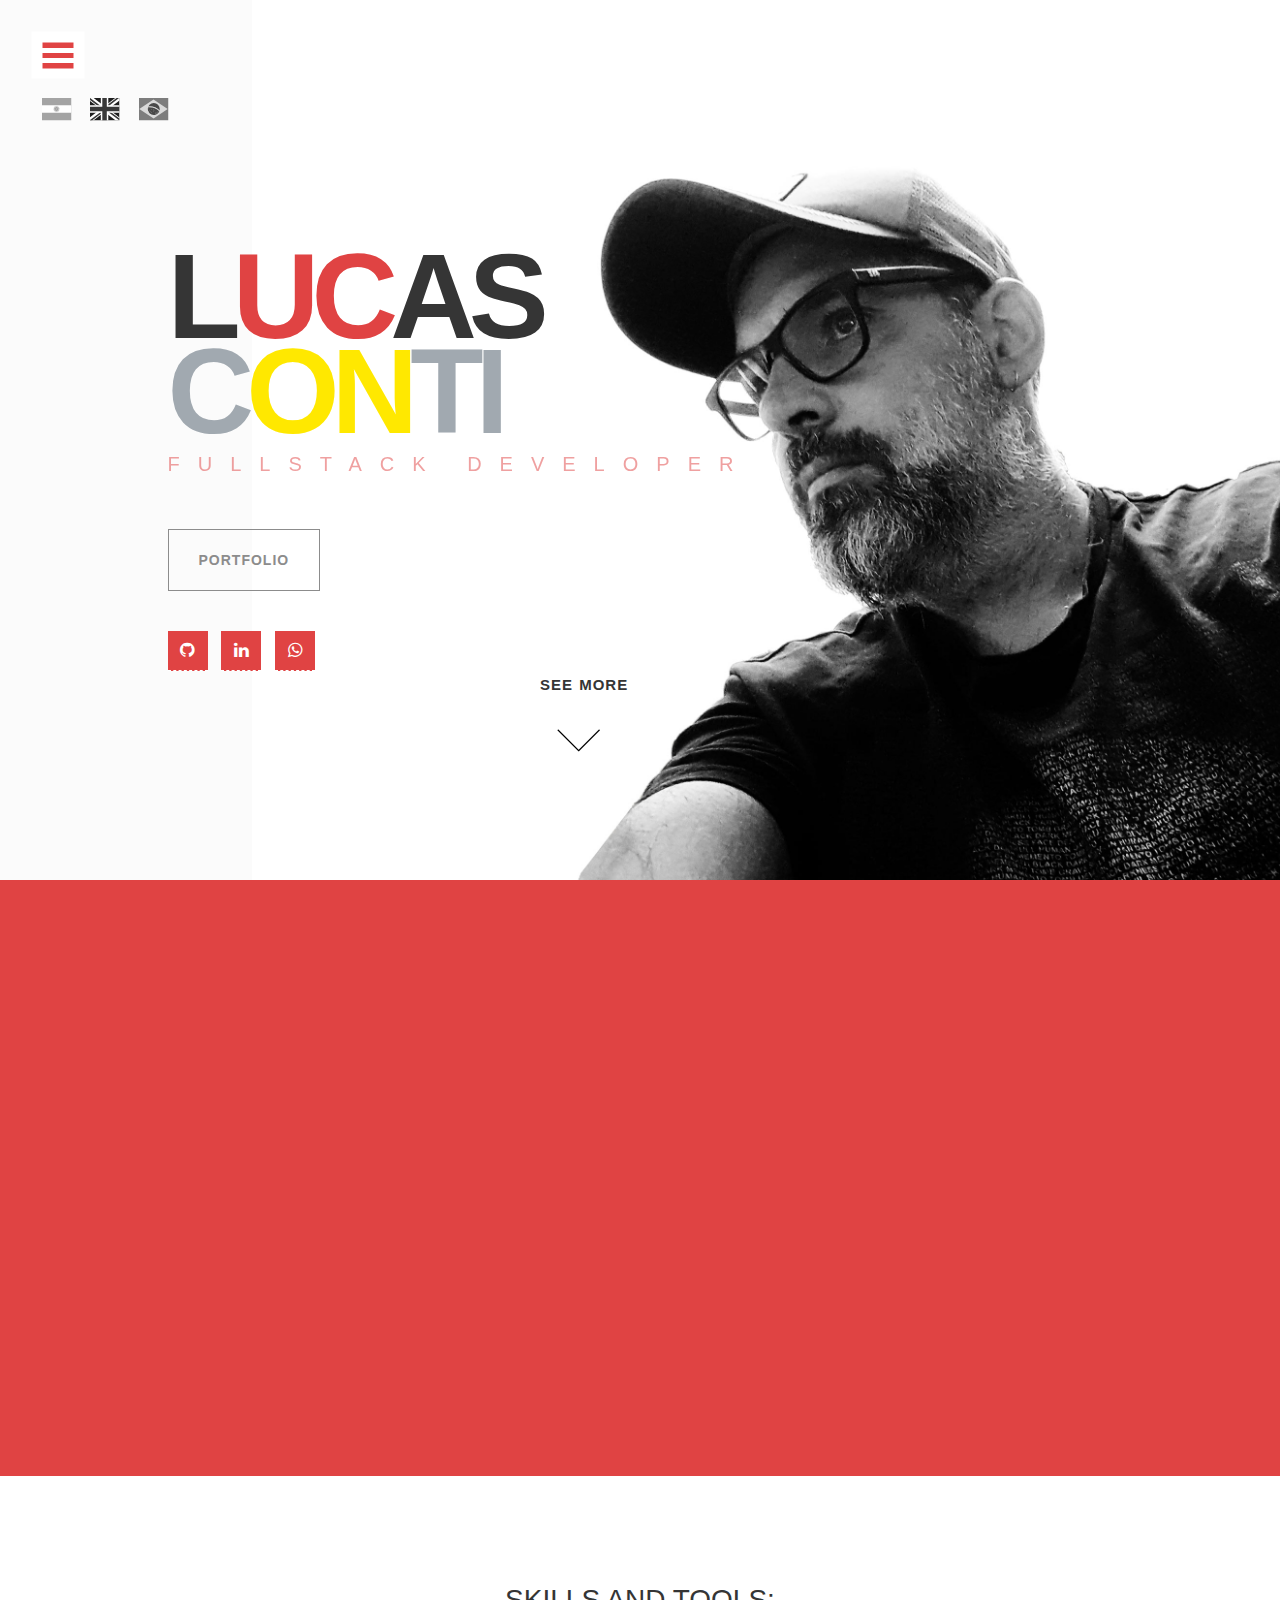
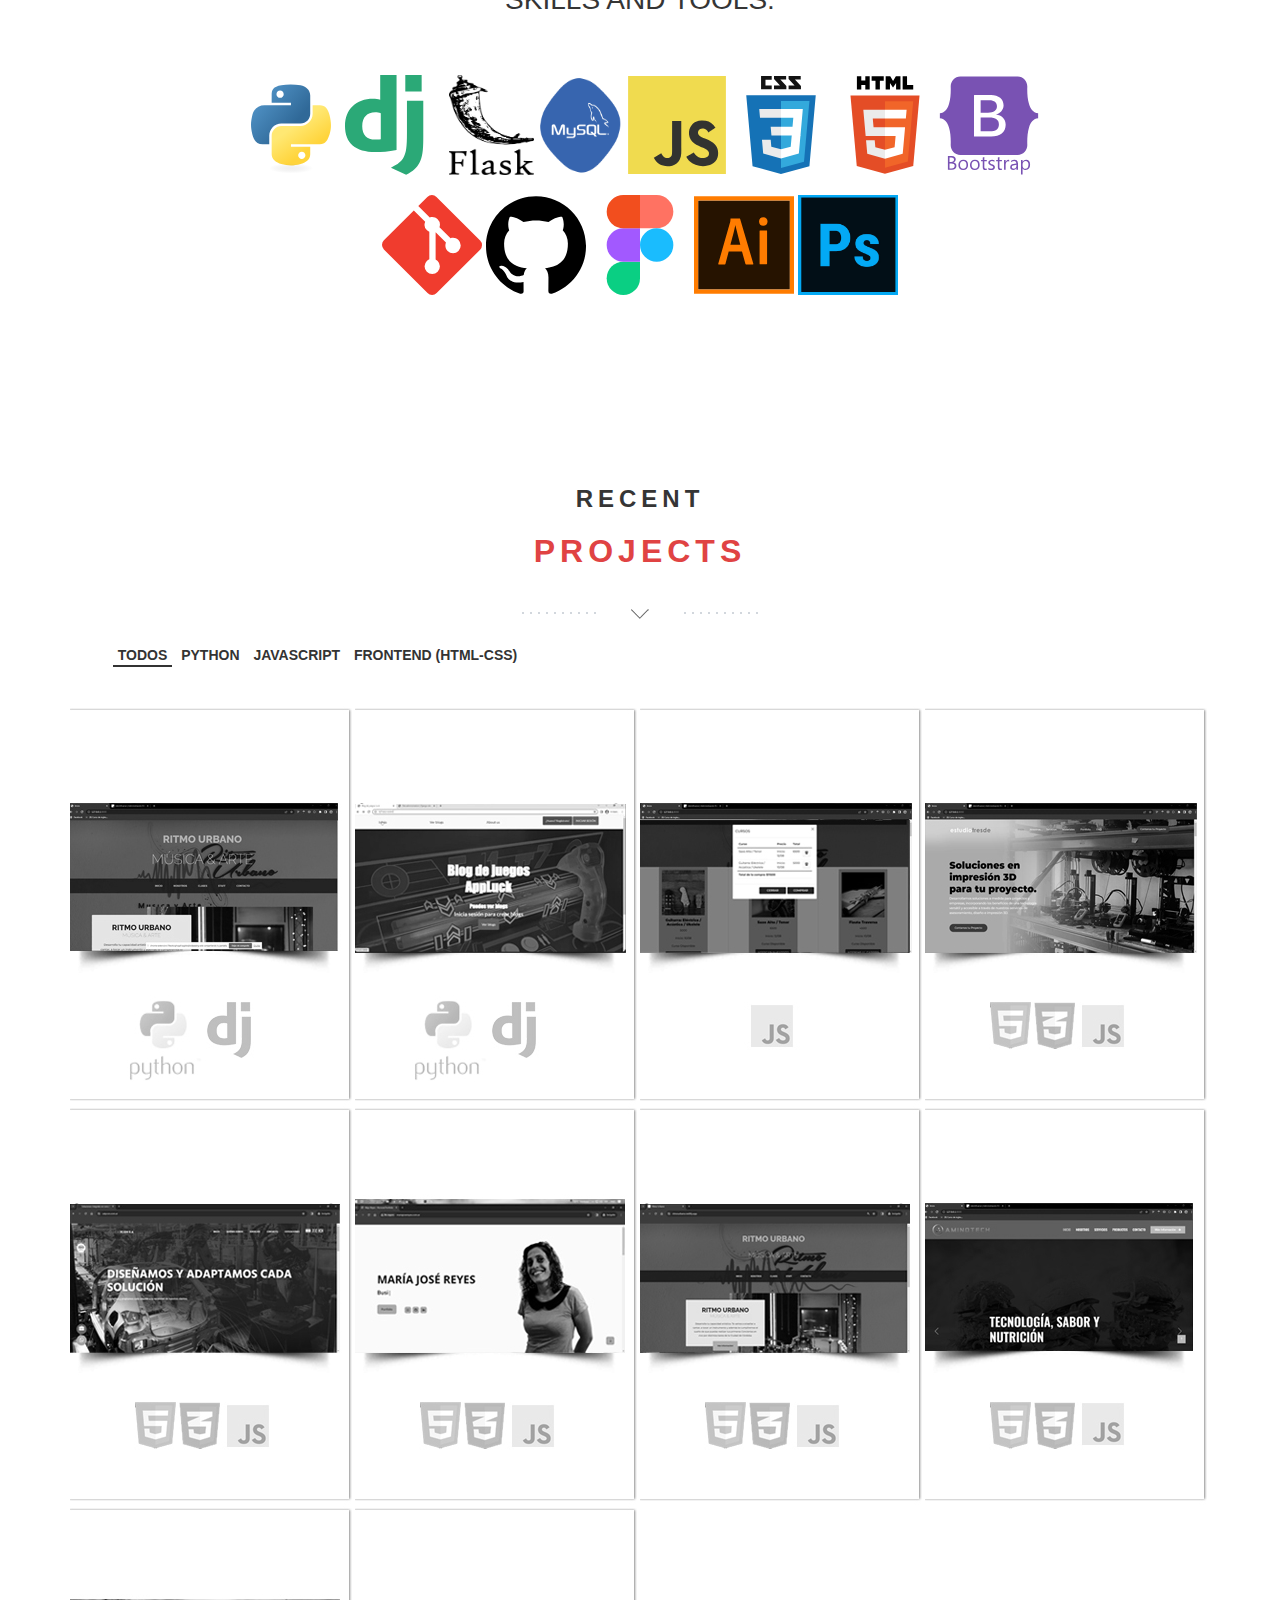
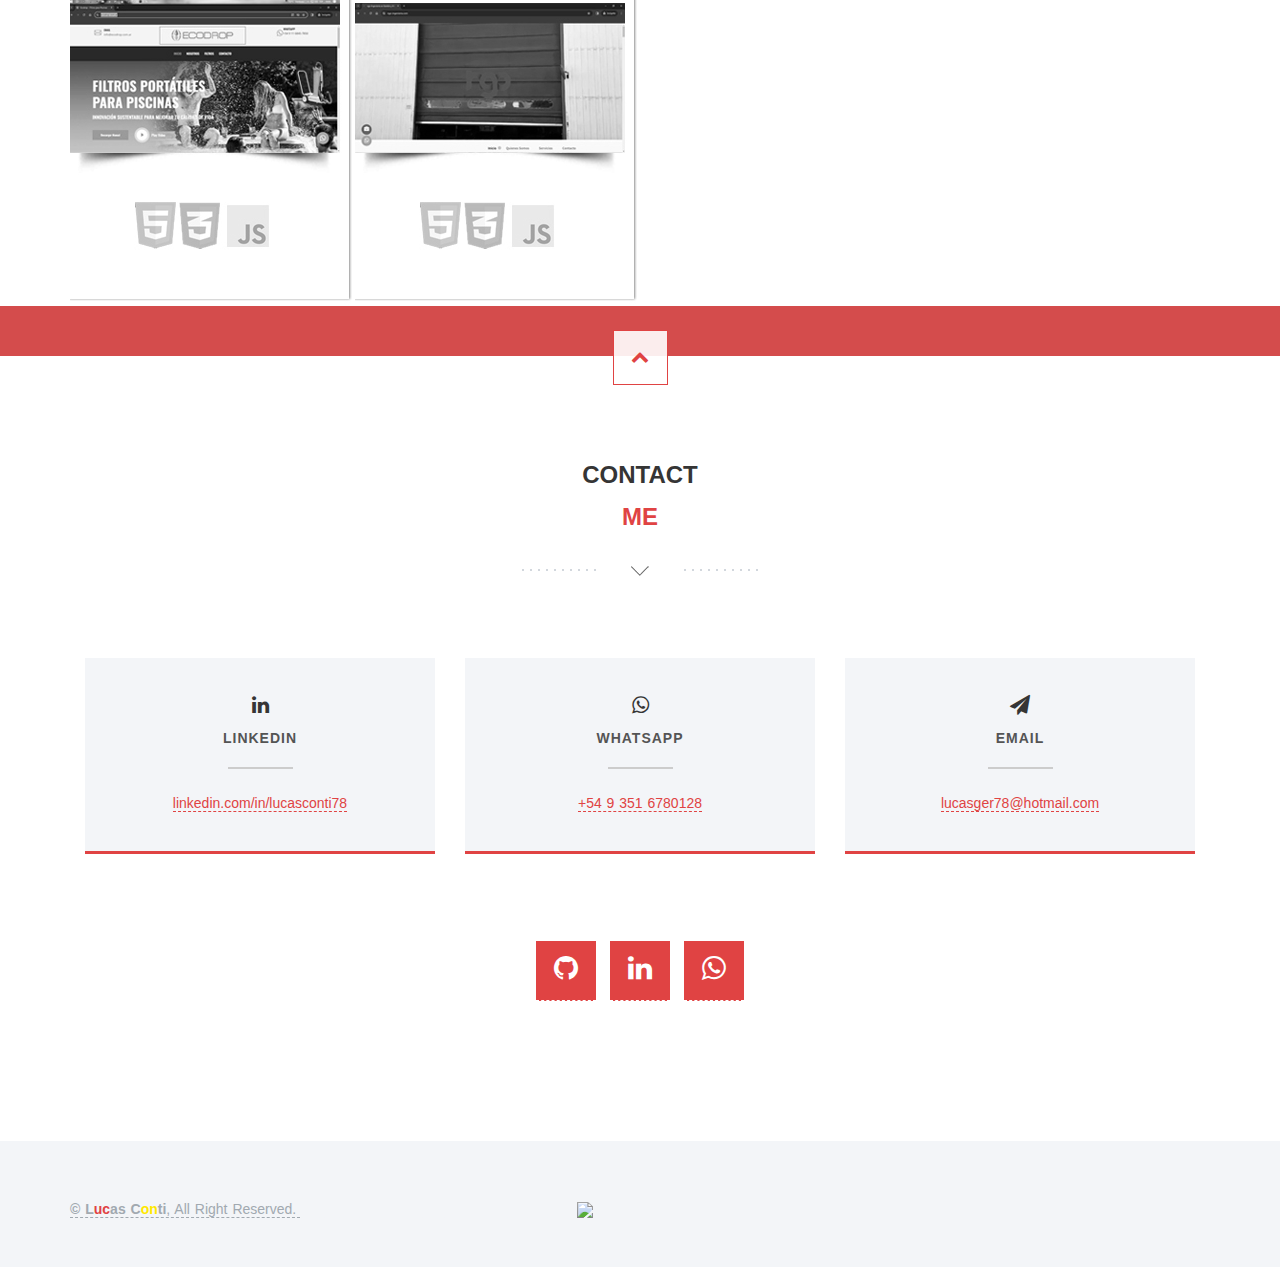
==== index.html @ 7787a687 "actualización general final" ====
<!DOCTYPE html>
<html lang="en">
  <head>
    <meta charset="utf-8">
    <meta http-equiv="X-UA-Compatible" content="IE=edge">
    <meta name="description" content="Desarrollador web diseñador web diseño de paginas web Portfolio with projects in Python with Django (Backend) and Html, Css and Javascript (Frontend) by Lucas Conti">
    <meta name="lucasconti.netlify.app" content="Lucas Conti">
    <meta name="robots" content="index,follow">
    <meta name="viewport" content="width=device-width, initial-scale=1.0">
	<!-- Website Title -->
    <title>Lucas Conti - Portfolio Web Designer</title>
    <!-- Bootstrap -->
    <link href="assets/bootstrap/css/bootstrap.min.css" rel="stylesheet">
	<!-- Font-Awesome -->
    <link href="assets/font-awesome/css/font-awesome.min.css" rel="stylesheet">
	<!-- Lightbox -->
	<link href="assets/lightbox/css/lightbox.css" rel="stylesheet">
    <!-- Text Rotator-->
	<link href="assets/textrotator/simpletextrotator.css" rel="stylesheet">
	<!-- FlexSlider -->
    <link href="assets/flexslider/flexslider.css" rel="stylesheet">
	<!-- Theme Style -->
    <link href="css/style.css" rel="stylesheet">
	<!-- Animations -->
    <link href="css/animate.css" rel="stylesheet">
	<!-- Custom Favicon -->
	<link href="img/favicon.png" rel="shortcut icon" type="image/x-icon" /> 
  


  <script src="https://cdn.jsdelivr.net/npm/animejs@3.2.1/lib/anime.min.js"></script>
  <script src="https://cdnjs.cloudflare.com/ajax/libs/animejs/3.2.1/anime.min.js"></script>
  
  <script src="js/main.js"></script>
	<script src="js/script.js"></script>

    
  </head>
    <body id="top">

      <!-- ****************************** Preloader ************************** -->
      <div id="preloader"></div>


	  	<!-- ==========================
        HEADER SECTION 
        =========================== -->
        <header id="home">
		    <!-- creative menu -->
            <div class="container-fluid">
              <div class="row">
                <div class="menu-wrap">
				<nav class="menu">
				    <!-- Menu Links -->
					<div class="icon-list">
						<a href="index.html#home"><i class="fa fa-fw fa-home"></i><span data-section="nav" data-value="home">Home</span></a>
						<a href="index.html#about"><i class="fa fa-fw fa-quote-left"></i><span data-section="nav" data-value="about-me">About</span></a>
						<a href="index.html#skills"><i class="fa fa-fw fa-globe"></i><span data-section="nav" data-value="skills-and-tools">Skills and Tools</span></a>
						<a href="index.html#portfolio"><i class="fa fa-fw fa-picture-o"></i><span data-section="nav" data-value="portfolio">Portfolio</span></a>
						<a href="index.html#contact"><i class="fa fa-fw fa-envelope-o"></i><span data-section="nav" data-value="contact">Contact</span></a>            
					</div>
          
				</nav>
         <!-- Flags       -->

      <div id="flags" class="flags flags_img">
        <div class="flags_items flags-ar" data-language="es">
          <img src="img/icons/ar.svg" alt="es"/>
        </div>
        <div class="flags_items flags-gb" data-language="en">
          <img src="img/icons/gb.svg" alt="en"/>
        </div>
        <div class="flags_items flags-br" data-language="por">
          <img src="img/icons/br.svg" alt="por"/>
        </div>
      </div>
			    </div>
			    <button class="menu-button" id="open-button"></button><!-- menu button -->
      </div><!--/row-->            
</div> <!--/container -->
         
    
            
		  <!-- Header Image -->
          <section class="hero" id="hero">
            <div class="container ">
            
			  <!-- Slider Button (don't edit!)-->
              <div class="row">
                <div class="col-md-12 text-right navicon">
                  <a id="nav-toggle" class="nav_slide_button" href="index.html#"><span></span></a>                 
                </div>
              </div>
        


			  <!-- HEADER HEADLINE -->
              <div class="row">
                <div class="col-md-8 col-md-offset-1 inner">
                  <h1 class="animated fadeInDown">
                    L<span style="color:#E04343;">uc</span>as<br/>
                    <span>C<span style="color:#FFE800">on</span>ti</span>
                  </h1><!-- Title -->
                  <h3 class="animated fadeInUp delay-05s"><span class="rotate">FullStack Developer, FullStack Developer, Python (Django | Flask), Python (Django | Flask) </span></h3><br><br><!-- Text Rotator -->
                  <a style="align-self: left;" href="#portfolio" class="weight-outline-btn boton" data-section="Botones" data-value="boton-portfolio">Portfolio</a><br><br><br>
                  <div class="row">
                    <div class="col-md-12">
                      <ul class="social-buttons">
                        <!-- github -->
                        <li><a href="https://github.com/lucasger78" class="social-btn box-hover" target="_blank"><i class="fa fa-github"></i></a></li>
                        <!-- linkedin -->
                        <li><a href="https://www.linkedin.com/in/lucasconti78/" class="social-btn box-hover" target="_blank"><i class="fa fa-linkedin"></i></a></li>                        
                        <!-- whatsapp -->
                        <li><a href="https://wa.link/ie7jd2" class="social-btn box-hover" target="_blank"><i class="fa fa-whatsapp"></i></a></li>
                      </ul>
                    </div>
                  </div>
                </div>
              
			  <!-- Learn More Button -->
              <br><br>
              <a href="#about" class="scrollto wow fadeInUp delay-5s">
                <strong><p style="color: #353535;" data-section="Botones" data-value="boton" class="boton"><b>SEE MORE</b></p></strong>
                <p class="scrollto--arrow"><img src="img/scroll-down.png" alt="scroll down arrow"></p>
            </a>   
             
          </section>
		  <!-- Header Image End -->
        </header>
		<!-- ==========================
        HEADER SECTION END  
        =========================== -->
		
		<!-- ==========================
        ABOUT SECTION  
        =========================== -->
        <section class="intro text-center section-padding color-bg" id="about">
          <div class="container">
		    <!-- WELCOME TEXT -->
            <div class="row">
              <div class="col-md-8 col-md-offset-2 wp1">
                <!-- Headline -->
                <h1 class="arrow" data-section="Secciones" data-value="about-me">A little <span>about</span> me </h1>

				<!-- about / welcome text -->
                <!-- <p>Soy copywriter publicitario con +15 años de experiencia, enfocado al mundo digital, por eso desde fines del 2007 como freelance me dedique a las redes sociales, como community manager y marketing digital. A su vez dese el 2021 decidí (otra vez) adaptarme a la actualidad y dedicarme a la programación, y de esta manera transformarme en un FullStack Developer, Python (Django | Flask). Mi intención es seguir aprendiendo y sumando conocimiento para poder trabajar en este mundo que descubrí y es muy apasionante.</p><br> -->
                <div class="contenido-about" data-section="Secciones" data-value="about-me-contenido"><p style="font-size: large;"> I am an advertising copywriter with +15 experience in advertising agencies, adapted to the digital world, that is why since the end of 2007 as a freelancer I have dedicated myself to social networks, as a community manager and digital marketing. At the same time, since 2021 I decided (again) to adapt to the present and dedicate myself to programming, and in this way become a FullStack Developer, Python (Django | Flask). My intention is to continue learning and adding knowledge to be able to work in this world that I discovered and it is very exciting.</p>
                </div><br><br>
                <a href="https://drive.google.com/file/d/1LQulV1b63fiEmbKD_yUijNFbVHdNfeoB/view?usp=sharing" target="_blank" class="weight-outline-btn" data-section="Botones" data-value="boton-descargar-cv">Download CV</a><!-- read more button  -->
              </div>              
            </div>
          </div>
        </section>

<!-- ==========================
        SKILLS SECTION 
        =========================== -->
        <section class="features text-center section-padding" id="skills">
          <div class="container">
            
        <!-- Headline -->
            <div class="row">
              <div class="col-md-12">
                <!-- <h1 class="arrow">I do amazing things for clients</h1> -->
                <h1 id="skill" data-section="Secciones" data-value="tiutlo-herramientas">Skills and Tools:</h1><br><br>
                  <div id="container" class="skills-effect" >
                    <img class="skill-effect" src="img/python-original.svg" alt="python" width="100" height="100"/>
                    <img class="skill-effect" src="img/django.svg" alt="django" width="100" height="100"/>
                    <div style="position: relative; display: inline-block;">
                      <img class="skill-effect flask-logo" src="img/flask.png" alt="flask.js" width="85" height="100" />
                    </div>
                    <div style="position: relative; display: inline-block;">
                      <img class="skill-effect" src="img/mysql.png" alt="flask.js" width="85" height="100" />
                    </div>
                    <img class="skill-effect" src="img/javascript-original.svg" alt="javascript" width="100" height="100"/>
                    <img class="skill-effect" src="img/css3-original-wordmark.svg" alt="css3" width="100" height="100"/>
                    <img class="skill-effect" src="img/html5-original-wordmark.svg" alt="html5" width="100" height="100"/>
                    <img class="skill-effect" src="img/bootstrap-plain-wordmark.svg" alt="bootstrap" width="100" height="100"/><br><br>                                        
                    <img class="skill-effect" src="img/git-scm-icon.svg" alt="git" width="100" height="100"/> 
                    <img class="skill-effect" src="img/github-icon.svg" alt="git" width="100" height="100"/>
                    <img class="skill-effect" src="img/figma-icon.svg" alt="figma" width="100" height="100"/>                                       
                    <img class="skill-effect" src="img/adobe_illustrator-icon.svg" alt="illustrator" width="100" height="100"/>                    
                    <img class="skill-effect" src="img/ps.jpg" alt="photoshop" width="100" height="100"/>                    
                  </div>
              </div>
            </div>
            
              
          <div class="skills">          
              </div>
           
        </section>
       
        
		
		<!-- ==========================
        ABOUT SECTION END
        =========================== -->	

		<!-- ==========================
        PORTFOLIO SECTION
    =========================== -->
        <section class="swag text-center" id="portfolio">        
          <div class="contenedor">
		    <!-- Headline -->
             
            <div class="row">
              <h1 class="title-black" data-section="Secciones" data-value="titulo-projects">Recent</h1>
              <h1 class="title-red" data-section="Secciones" data-value="titulo-projects-1">Projects</h1>
              <h1 class="arrow "></h1>
            </div>
      
            <div class="col-lg-6 text-lg-end boton">
              <div class="row justify-content-center mt-4" id="contenedor-projects">
               <ul class="list-inline mx-n3 mb-0" id="portfolio-flters">
                  <li class="mx-3 active" data-section="Secciones" data-value="menu-projects" data-filter="all"><b>Todos</b></li>
                  <li class="mx-3" data-filter="first"><b>Python</b></li>
                  <li class="mx-3" data-filter="second"><b>JavaScript</b></li>
                  <li class="mx-3" data-filter="third"><b>Frontend (Html-Css)</b></li>
                </ul>
              </div>
          </div>
          </section>
          
          <div class="container">
              <div class="row row-offset-0">
                  <!-- PORTFOLIO ITEM 1 -->
                  <div class="col-md-3 col-sm-6 portfolio-img first">
                      <div class="overlay-effect effects clearfix">
                          <div class="img">
                              <a href="https://drive.google.com/file/d/1hIJE6KkxSM25npZHn8V5had4JbI7wLdT/view?usp=sharing" title="Aplicación Ritmo Urbano (Python-Django)" target="_blank">
                                  <img class="grayscale" src="img/portfolio/portfolio-01-thumbnail.jpg" alt="App Ritmo Urbano">
                              </a>
                          </div>
                      </div>
                  </div>
                  <!-- PORTFOLIO ITEM END -->
          
                  <!-- PORTFOLIO ITEM 2 -->
                  <div class="col-md-3 col-sm-6 portfolio-img first">
                      <div class="overlay-effect effects clearfix">
                          <div class="img">
                              <a href="https://youtu.be/Vld-RK-afrw" title="App Luck App (Python-Django)" target="_blank">
                                  <img class="grayscale" src="img/portfolio/portfolio-02-thumbnail.jpg" alt="App Luck App">
                              </a>
                          </div>
                      </div>
                  </div>
                  <!-- PORTFOLIO ITEM END -->
          
                  <!-- PORTFOLIO ITEM 3 -->
                  <div class="col-md-3 col-sm-6 portfolio-img second">
                      <div class="overlay-effect effects clearfix">
                          <div class="img">
                              <a href="https://lucasger78.github.io/JavaScript_CoderHouse_ProyectoFinal" title="Ritmo Urbano Cursos Online (Javascript)" target="_blank">
                                  <img class="grayscale" src="img/portfolio/portfolio-03-thumbnail.jpg" alt="Ritmo Urbano Cursos Online">
                              </a>
                          </div>
                      </div>
                  </div>
                  <!-- PORTFOLIO ITEM END -->
          
                  <!-- PORTFOLIO ITEM 9 -->
                  <div class="col-md-3 col-sm-6 portfolio-img third">
                      <div class="overlay-effect effects clearfix">
                          <div class="img">
                              <a href="https://estudiotresde.com/" title="Estudio Tresdé (Html-Css-Js)" target="_blank">
                                  <img class="grayscale" src="img/portfolio/portfolio-09-thumbnail.jpg" alt="estudio tresdé">
                              </a>
                          </div>
                      </div>
                  </div>
                  <!-- PORTFOLIO ITEM END -->
          
                  <!-- PORTFOLIO ITEM 4 -->
                  <div class="col-md-3 col-sm-6 portfolio-img third">
                    <div class="overlay-effect effects clearfix">
                        <div class="img">
                            <a href="https://www.calycon.com.ar/" title="Calycon S.A. (Html-Css-Js)" target="_blank">
                                <img class="grayscale" src="img/portfolio/portfolio-07b-thumbnail.jpg" alt="Calycon S.A.">
                            </a>
                        </div>
                    </div>
                </div>                 
                  <!-- PORTFOLIO ITEM END -->
          
                  <!-- PORTFOLIO ITEM 5 -->
                  <div class="col-md-3 col-sm-6 portfolio-img third">
                      <div class="overlay-effect effects clearfix">
                          <div class="img">
                              <a href="https://mariajosereyes.netlify.app/" title="Portfolio María José Reyes (Html-Css-Js)" target="_blank">
                                  <img class="grayscale" src="img/portfolio/portfolio-05-thumbnail.jpg" alt="Portfolio María José Reyes">
                              </a>
                          </div>
                      </div>
                  </div>
                  <!-- PORTFOLIO ITEM END -->
          
                  <!-- PORTFOLIO ITEM 6 -->
                  <div class="col-md-3 col-sm-6 portfolio-img third">
                      <div class="overlay-effect effects clearfix">
                          <div class="img">
                              <a href="https://ritmourbano.netlify.app/" title="Ritmo Urbano Institucional (Html-Css-Js)" target="_blank">
                                  <img class="grayscale" src="img/portfolio/portfolio-06-thumbnail.jpg" alt="Ritmo Urbano Institucional">
                              </a>
                          </div>
                      </div>
                  </div>
                  <!-- PORTFOLIO ITEM END -->
          
                  <!-- PORTFOLIO ITEM 7 -->
                  <div class="col-md-3 col-sm-6 portfolio-img third">
                    <div class="overlay-effect effects clearfix">
                        <div class="img">
                            <a href="https://lucasger78.github.io/AminoTech/" title="AminoTech (Html-Css-Js)" target="_blank">
                                <img class="grayscale" src="img/portfolio/portfolio-10-thumbnail.jpg" alt="AminoTech">
                            </a>
                        </div>
                    </div>
                  </div>
                  <!-- PORTFOLIO ITEM END -->

                  <!-- PORTFOLIO ITEM 8 -->
                  <div class="col-md-3 col-sm-6 portfolio-img third">
                    <div class="overlay-effect effects clearfix">
                        <div class="img">
                            <a href="https://lucasger78.github.io/ecodrop/" title="Ecodrop (Html-Css-Js)" target="_blank">
                                <img class="grayscale" src="img/portfolio/portfolio-04-thumbnail.jpg" alt="Ecodrop">
                            </a>
                        </div>
                    </div>
                  </div>
                  <!-- PORTFOLIO ITEM END -->
          
                  <!-- PORTFOLIO ITEM 9 -->
                  <div class="col-md-3 col-sm-6 portfolio-img third">
                      <div class="overlay-effect effects clearfix">
                          <div class="img">
                              <a href="https://ngo-ingenieria.com/" title="ngo-Ingeniería (Html-Css-Js)" target="_blank">
                                  <img class="grayscale" src="img/portfolio/portfolio-08-thumbnail.jpg" alt="ngo-ingeniería">
                              </a>
                          </div>
                      </div>
                  </div>
                  <!-- PORTFOLIO ITEM END -->
          
              </div><!--/row-->
          </div><!--/.container-->
      
      
      
		 <!-- ==========================
        PORTFOLIO SECTION END
        =========================== -->
			
		<!-- ==========================
        CUSTOM SPACER
        =========================== -->
		<div class="spacer-cta text-center">
          <div class="container">
          </div>
        </div>
		<!-- ==========================
        CUSTOM SPACER END
        =========================== -->		
		
		<!-- ==========================
        CONTACT SECTION
        =========================== -->
        <section class="text-center section-padding contact-wrap" id="contact">
		  <!-- To Top Button -->
          <a href="index.html#top" class="up-btn"><i class="fa fa-chevron-up"></i></a>
          <div class="container">
		    <!-- Headline -->
        <div class="row">
          <h1 class="title-black" data-section="Secciones" data-value="titulo-contact">Contact</h1>
          <h1 class="title-red-1" data-section="Secciones" data-value="titulo-contact-1">Me</h1>
          <h1 class="arrow "></h1>
        </div>
            <div class="row contact-details" style="align-items: center;">
			  <!-- Linkedin Box -->
              <div class="col-md-4">
                <div class="dark-box box-hover">
                  <h2><i class="fa fa-linkedin"></i><span>Linkedin</span></h2>
                  <p><a href="https://www.linkedin.com/in/lucasconti78/" target="_blank">linkedin.com/in/lucasconti78</a></p>
                </div>
              </div>
			  <!-- Phone Number Box -->
              <div class="col-md-4">
                <div class="dark-box box-hover">
                  <h2><i class="fa fa-whatsapp"></i><span>Whatsapp</span></h2>
                  <p><a href="https://wa.link/ie7jd2" target="_blank">+54 9 351 6780128</a></p>
                </div>
              </div>
			  <!-- E-Mail Box -->
              <div class="col-md-4">
                <div class="dark-box box-hover">
                  <h2><i class="fa fa-paper-plane"></i><span>Email</span></h2>
                  <p><a href="mailto:lucasger78@hotmail.com">lucasger78@hotmail.com</a></p>
                </div>
              </div>
            </div>               
			
			<br>
			<!-- Social Buttons - use font-awesome, past in what you want -->
      <div class="row">
        <div class="col-md-12">
          <ul class="social-buttons">
            <li><a href="https://github.com/lucasger78" class="social-btn2 box-hover" target="_blank"><i class="fa fa-github"></i></a></li><!-- github -->
            <li><a href="https://www.linkedin.com/in/lucasconti78/" class="social-btn2 box-hover" target="_blank"><i class="fa fa-linkedin"></i></a></li><!-- linkedin -->
            <li><a href="https://wa.link/ie7jd2" class="social-btn2 box-hover" target="_blank"><i class="fa fa-whatsapp"></i></a></li><!-- whatsapp -->
          </ul>
        </div>
      </div>
    </div>
  
<!-- Learn More Button -->
  <br><br>
        </section>
		<!-- ==========================
        CONTACT SECTION END
        =========================== -->
		
		
		
		<!-- ==========================
        FOOTER SECTION
        =========================== -->
        <footer>
          <div class="container">
            <div class="row">             
                <p class="col-md-12 text-left" style="font-size: 14px;"> <a href="index.html#top"><b>© L<span style="color:#E04343;">uc</span>as<span> C<span style="color:#FFE800">on</span>ti</span></b>, All Right Reserved. </a> <a style="color: #f3f5f8;">All Rights Reserved. &copy; 2015  ThemeWagon</a>
                  <img src="https://tracker.metricool.com/c3po.jpg?hash=2e9b27b94a3ed7d0e65ed6ce5884341b"/>            
            </div>
          </div>
        </footer>
		<!-- ==========================
        FOOTER SECTION END
        =========================== -->		
        
    <!-- jQuery -->
    <script src="https://ajax.googleapis.com/ajax/libs/jquery/1.11.0/jquery.min.js"></script>
    <!-- SmoothScroll -->           
    <script type="text/javascript" src="assets/smoothscroll/smoothscroll.js"></script>
    <!-- Bootstrap -->
    <script src="assets/bootstrap/js/bootstrap.min.js"></script>
	<!-- Waypoints -->
	  <script src="js/waypoints.min.js"></script>
    <!-- classie.js -->
	  <script src="js/classie.js"></script>
    <!-- FlexSlider -->
    <script src="assets/flexslider/jquery.flexslider.js"></script>
	<!-- Modernizr -->
    <script src="js/modernizr.js"></script>
	<!-- Text Rotator -->
	  <script src="assets/textrotator/jquery.simple-text-rotator.js"></script>
	<!-- Lightbox.js -->
    <script src="assets/lightbox/js/lightbox.min.js"></script>
    
	<!-- Theme JavaScript Core -->
	  <script src="js/main.js"></script>
	  <script src="js/script.js"></script>
    <script src="js/languages.js"></script>
    <script src="js/portfolio.js"></script>


    <!-- metricool -->
    <!-- <script>function loadScript(a){var b=document.getElementsByTagName("head")[0],c=document.createElement("script");c.type="text/javascript",c.src="https://tracker.metricool.com/resources/be.js",c.onreadystatechange=a,c.onload=a,b.appendChild(c)}loadScript(function(){beTracker.t({hash:"2e9b27b94a3ed7d0e65ed6ce5884341b"})});</script> -->


	<!-- TEXT ROTATOR SETTINGS -->
    <script type="text/javascript">
    $(".rotate").textrotator({
      animation: "fade" , 
      separator: ",", 
      speed: 2000 
    });
    </script>
	
    </body>
</html>
---- assets/textrotator/simpletextrotator.css ----
.rotating {
  display: inline-block;
  -webkit-transform-style: preserve-3d;
  -moz-transform-style: preserve-3d;
  -ms-transform-style: preserve-3d;
  -o-transform-style: preserve-3d;
  transform-style: preserve-3d;
  -webkit-transform: rotateX(0) rotateY(0) rotateZ(0);
  -moz-transform: rotateX(0) rotateY(0) rotateZ(0);
  -ms-transform: rotateX(0) rotateY(0) rotateZ(0);
  -o-transform: rotateX(0) rotateY(0) rotateZ(0);
  transform: rotateX(0) rotateY(0) rotateZ(0);
  -webkit-transition: 0.5s;
  -moz-transition: 0.5s;
  -ms-transition: 0.5s;
  -o-transition: 0.5s;
  transition: 0.5s;
  -webkit-transform-origin-x: 50%;
}

.rotating.flip {
  position: relative;
}

.rotating .front, .rotating .back {
  left: 0;
  top: 0;
  -webkit-backface-visibility: hidden;
  -moz-backface-visibility: hidden;
  -ms-backface-visibility: hidden;
  -o-backface-visibility: hidden;
  backface-visibility: hidden;
}

.rotating .front {
  position: absolute;
  display: inline-block;
  -webkit-transform: translate3d(0,0,1px);
  -moz-transform: translate3d(0,0,1px);
  -ms-transform: translate3d(0,0,1px);
  -o-transform: translate3d(0,0,1px);
  transform: translate3d(0,0,1px);
}

.rotating.flip .front {
  z-index: 1;
}

.rotating .back {
  display: block;
  opacity: 0;
}

.rotating.spin {
  -webkit-transform: rotate(360deg) scale(0);
  -moz-transform: rotate(360deg) scale(0);
  -ms-transform: rotate(360deg) scale(0);
  -o-transform: rotate(360deg) scale(0);
  transform: rotate(360deg) scale(0);
}



.rotating.flip .back {
  z-index: 2;
  display: block;
  opacity: 1;
  
  -webkit-transform: rotateY(180deg) translate3d(0,0,0);
  -moz-transform: rotateY(180deg) translate3d(0,0,0);
  -ms-transform: rotateY(180deg) translate3d(0,0,0);
  -o-transform: rotateY(180deg) translate3d(0,0,0);
  transform: rotateY(180deg) translate3d(0,0,0);
}

.rotating.flip.up .back {
  -webkit-transform: rotateX(180deg) translate3d(0,0,0);
  -moz-transform: rotateX(180deg) translate3d(0,0,0);
  -ms-transform: rotateX(180deg) translate3d(0,0,0);
  -o-transform: rotateX(180deg) translate3d(0,0,0);
  transform: rotateX(180deg) translate3d(0,0,0);
}

.rotating.flip.cube .front {
  -webkit-transform: translate3d(0,0,100px) scale(0.9,0.9);
  -moz-transform: translate3d(0,0,100px) scale(0.85,0.85);
  -ms-transform: translate3d(0,0,100px) scale(0.85,0.85);
  -o-transform: translate3d(0,0,100px) scale(0.85,0.85);
  transform: translate3d(0,0,100px) scale(0.85,0.85);
}

.rotating.flip.cube .back {
  -webkit-transform: rotateY(180deg) translate3d(0,0,100px) scale(0.9,0.9);
  -moz-transform: rotateY(180deg) translate3d(0,0,100px) scale(0.85,0.85);
  -ms-transform: rotateY(180deg) translate3d(0,0,100px) scale(0.85,0.85);
  -o-transform: rotateY(180deg) translate3d(0,0,100px) scale(0.85,0.85);
  transform: rotateY(180deg) translate3d(0,0,100px) scale(0.85,0.85);
}

.rotating.flip.cube.up .back {
  -webkit-transform: rotateX(180deg) translate3d(0,0,100px) scale(0.9,0.9);
  -moz-transform: rotateX(180deg) translate3d(0,0,100px) scale(0.85,0.85);
  -ms-transform: rotateX(180deg) translate3d(0,0,100px) scale(0.85,0.85);
  -o-transform: rotateX(180deg) translate3d(0,0,100px) scale(0.85,0.85);
  transform: rotateX(180deg) translate3d(0,0,100px) scale(0.85,0.85);
}
---- css/style.css ----
/*========================================================================*/



/* ///////////////////////////////////////////////////////////////////// 
// 03 - Preloader
/////////////////////////////////////////////////////////////////////*/

#preloader {
    position:fixed;
    left:0;
    top:0;
    z-index:99999999999;
    width:100%;
    height:100%;
    overflow:visible;
    background: #fff url('../img/preloader.gif') no-repeat center center;
}

/* ==========================================================================
	Global Styles
========================================================================== */
a {
	color: #E04343;
	-webkit-transition:all 0.5s;
	-moz-transition:all 0.5s;
	-o-transition:all 0.5s;
	transition:all 0.5s;
	border-bottom: 1px dashed;
	outline:none!important;
}
a:hover,a:focus,a:active {
	color:#0D0D0D;
	text-decoration:none;
	outline:none!important;
}
p {
	color:#8c9398;
	word-spacing:1px;
	line-height:25px;
	font-size:14px;
}
h2 {
	font-size:15px;
	color:#353535!important;
	text-transform:uppercase;
	font-weight:bold;
}
h2::after {
	content:" ";
	border:solid 1px #CCCCCC;
	display:block;
	width:65px;
	margin:20px auto;
}
h6 {
	font-size:15px;
	color:#8c8c8c;
	text-transform:uppercase;
	font-weight:bold;
}
h6::after {
	content:" ";
	border:solid 1px #CCCCCC;
	display:block;
	width:65px;
	margin-top: 20px;
}
/* ==========================================================================HTML5 display definitions========================================================================== */
article,aside,details,figcaption,figure,footer,header,hgroup,nav,section,summary {
	display:block;
}
audio,canvas,video {
	display:inline-block;
	*display:inline;
	*zoom: 1;
}
* Remove excess height in iOS 5 devices. */
audio:not([controls]) {
	display:none;
	height:0;
}
[hidden] {
	display: none;
}
/* ==========================================================================Base========================================================================== */
html {
	font-size:100%;
	-webkit-text-size-adjust:100%;
	-ms-text-size-adjust:100%;
}
html,html a {
	-webkit-font-smoothing:antialiased;
	text-shadow:1px 1px 1px rgba(0,0,0,0.004);
}
html,button,input,select,textarea {
	font-family:'Varela Round',sans-serif;
}
body {
	margin:0;
	font-family: 'Open Sans',sans-serif;
}
/* ==========================================================================Links========================================================================== */
a:focus {
	outline:thin dotted;
}
a:active,a:hover {
	outline: 0;
}
/* ==========================================================================Typography========================================================================== */
@import url(http://fonts.googleapis.com/css?family=Open+Sans:300,400);
h1 {
	font-size:2em;
	margin:0.67em 0;
	color:#353535;
}
h2 {
	font-size:1.5em;
	margin:0.83em 0;
}
h3 {
	font-size:1.17em;
	margin:1em 0;
}
h4 {
	font-size:1em;
	margin:1.33em 0;
}
h5 {
	font-size:0.83em;
	margin:1.67em 0;
}
h6 {
	font-size: 12px;
	margin:2.33em 0;
}
abbr[title] {
	border-bottom:1px dotted;
}
b,strong {
	font-weight:bold;
}
blockquote {
	margin:0em 55px;
	border-left:4px solid #CCCCCC;
}
dfn {
	font-style:italic;
}
mark {
	background:#ff0;
	color:#000;
}
p,pre {
	margin:1em 0;
}
code,kbd,pre,samp {
	font-family:monospace,serif;
	_font-family:'courier new',monospace;
	font-size:1em;
}
pre {
	white-space:pre;
	white-space:pre-wrap;
	word-wrap:break-word;
}
q {
	quotes:none;
}
q:before,q:after {
	content:'';
	content:none;
}
small {
	font-size:75%;
}
sub,sup {
	font-size:75%;
	line-height:0;
	position:relative;
	vertical-align:baseline;
}
sup {
	top:-0.5em;
}
sub {
	bottom:-0.25em;
}
p {
	font-size: 14px;
	font-weight:100;
	line-height: 28px!important;
}
/* ==========================================================================Lists========================================================================== */
dl,menu,ol,ul {
	margin:1em 0;
}
dd {
	margin:0 0 0 40px;
}
menu,ol,ul {
	padding:0 0 0 40px;
}
nav ul,nav ol {
	list-style:none;
	list-style-image: none;
}
/* ==========================================================================Embedded content========================================================================== */
img {
	border:0;
	-ms-interpolation-mode:bicubic;
}
svg:not(:root) {
	overflow: hidden;
}
/* ==========================================================================Figures========================================================================== */
figure {
	margin: 0;
}
/* ==========================================================================Forms========================================================================== */
form {
	margin:0;
}
fieldset {
	border:1px solid #c0c0c0;
	margin:0 2px;
	padding:0.35em 0.625em 0.75em;
}
legend {
	border:0;
	padding:0;
	white-space:normal;
	*margin-left:-7px;
}
button,input,select,textarea {
	font-size:100%;
	/margin:0;
	vertical-align:baseline;
	*vertical-align:middle;
}
button,input {
	line-height:normal;
}
button,html input[type="button"],input[type="reset"],input[type="submit"] {
	-webkit-appearance:button;
	cursor:pointer;
	*overflow:visible;
}
button[disabled],input[disabled] {
	cursor:default;
}
input[type="checkbox"],input[type="radio"] {
	box-sizing:border-box;
	padding:0;
	*height:13px;
	*width:13px;
}
input[type="search"] {
	-webkit-appearance:textfield;
	-moz-box-sizing:content-box;
	-webkit-box-sizing:content-box;
	box-sizing:content-box;
}
input[type="search"]::-webkit-search-cancel-button,input[type="search"]::-webkit-search-decoration {
	-webkit-appearance:none;
}
button::-moz-focus-inner,input::-moz-focus-inner {
	border:0;
	padding:0;
}
textarea {
	overflow:auto;
	vertical-align: top;
}
/* ==========================================================================Tables========================================================================== */
table {
	border-collapse:collapse;
	border-spacing: 0;
}
/* ==========================================================================Section Styles========================================================================== */
.section-padding {
	padding:90px 0 100px
}
.dark-bg {
	background:#f3f5f8;
}
.light-bg {
	background-color:#fff;
}
.dark-box {
	background: #F3F5F8;
	-webkit-box-shadow: 0px 3px 0px 0px #E04343;
	-moz-box-shadow: 0px 3px 0px 0px #E04343;
	box-shadow: 0px 3px 0px 0px #E04343;
	padding:20px 0;
}
.dark-box:hover,.dark-box:focus {
	-webkit-box-shadow: 0px 3px 0px 0px #FFE801;
	-moz-box-shadow: 0px 3px 0px 0px #FFE801;
	box-shadow: 0px 3px 0px 0px #FFE801;
}
.box-hover {
	transition:all 500ms ease-in-out;
	-webkit-transition:all 500ms ease-in-out;
	-moz-transition:all 500ms ease-in-out;
	-o-transition:all 500ms ease-in-out;
}
.box-hover:hover,.box-hover:focus {
	transform:translate(0,-15px);
	-webkit-transform:translate(0,-15px);
	-ms-transform:translate(0,-15px);
}

.wrapper {
	height:650px;
}
.nopadding {
	padding:0;
}
.inner {
	padding-top: 138px;
}
/* ==========================================================================Navigation========================================================================== */
.menu-wrap a {
	color:#555d7c;
	outline:none!important;
}
.menu-wrap a:hover,.menu-wrap a:focus {
	color: #E04343;
}
.content-wrap {
	overflow-y:scroll;
	-webkit-overflow-scrolling:touch;
	-webkit-transition:-webkit-transform 0.4s;
	transition:transform 0.4s;
	-webkit-transition-timing-function:cubic-bezier(0.7,0,0.3,1);
	transition-timing-function:cubic-bezier(0.7,0,0.3,1);
}
.content {
	position:relative;
	background:#b4bad2;
	padding-bottom: 12em;
}
/* Common styles for menu button and menu-wrap */
.menu-button,.menu-wrap {
	position:fixed;
	width:2.5em;
	height:2.25em;
	font-size:1.5em;
	-webkit-transform:translate3d(1.5em,1.5em,0);
	transform: translate3d(1.5em,1.5em,0);
}
/* Menu Button */
.menu-button {
	z-index:1000;
	margin:0;
	padding:0;
	border:none;
	text-indent:2.5em;
	color:transparent;
	background:transparent;
}
.menu-button::before {
	position:absolute;
	top:0.5em;
	right:0.5em;
	bottom:0.5em;
	left:0.5em;
	background: linear-gradient(#E04343 20%,rgba(0, 0, 0, 0) 20%,rgba(0, 0, 0, 0) 40%,#E04343 40%,#E04343 60%,rgba(0, 0, 0, 0) 60%,rgba(0, 0, 0, 0) 80%,#E04343 80%);
	content:'';
}
.menu-button:hover {
	opacity: 0.6;
}
/* Menu */
.menu-wrap {
	z-index:999;
	background: rgba(255, 255, 255, 1);
	-webkit-transition:width 0.4s,height 0.4s,-webkit-transform 0.4s;
	transition:width 0.4s,height 0.4s,transform 0.4s;
	-webkit-transition-timing-function:cubic-bezier(0.7,0,0.3,1);
	transition-timing-function:cubic-bezier(0.7,0,0.3,1);
}
.menu {
	height:100%;
	overflow:hidden;
	font-size:0.75em;
}
.icon-list {
	float:right;
	padding:2.5em 2em 0 6em;
}
.icon-list a {
	opacity:0;
	display:inline-block;
	padding:0 0.2em;
	margin:0 15px;
	text-align:center;
	font-size:1.2em;
	color: #353535;
}
.icon-list a span {
	display:block;
	text-transform:uppercase;
	letter-spacing:1px;
	font-size:0.5em;
	font-weight:700;
	padding-top: 0.5em;
}
/* Shown menu */
.show-menu .content-wrap {
	-webkit-transition-delay:0s;
	transition-delay:0s;
	-webkit-transform:translate3d(0,125px,0);
	transform:translate3d(0,125px,0);
}
.show-menu .menu-wrap {
	width:100%;
	height:125px;
	-webkit-transform:translate3d(0,0,0);
	transform:translate3d(0,0,0);
	-webkit-transition-delay:0s;
	transition-delay:0s;
	border-bottom: 1px solid #E04343;
}
.show-menu .icon-list a {
	opacity:1;
	-webkit-transition:opacity 0.4s 0.4s;
	transition:opacity 0.4s 0.4s;
}
.show-menu .icon-list a:nth-child(2) {
	-webkit-transition-delay:0.42s;
	transition-delay:0.42s;
}
.show-menu .icon-list a:nth-child(3) {
	-webkit-transition-delay:0.44s;
	transition-delay:0.44s;
}
.show-menu .icon-list a:nth-child(4) {
	-webkit-transition-delay:0.46s;
	transition-delay:0.46s;
}
.show-menu .icon-list a:nth-child(5) {
	-webkit-transition-delay:0.48s;
	transition-delay:0.48s;
}
.show-menu .icon-list a:nth-child(6) {
	-webkit-transition-delay:0.5s;
	transition-delay: 0.5s;
}
/* ==========================================================================Hero========================================================================== */
.hero {
	background: url('../img/header-bg7.jpg') right bottom no-repeat;
	background-size: contain;
	padding:110px 0 100px 0;
	height:auto;
	background-color: #FBFBFB;
}
.hero h1 {
	font-size: 120px;
	letter-spacing: -8px;
	margin: 0;
	font-weight: 600;
	line-height: 95px;
	text-transform: uppercase;
}
.hero h1 span {
	color:#a1a9b0;
	/* display:inline-block; */
}
.hero h3 {
	font-size: 20px;
	margin:0;
	padding:0;
	opacity:0.5;
	color: #E04343;
	letter-spacing: 18px;
	line-height: 50px;
	text-transform: uppercase;
}
.hero p {
	letter-spacing:1px;
	color:#fff;
	font-size: 15px;
}
/* Boucing Arrow Animation */
@keyframes arrowbounce {
	from {
		-webkit-transform:translateY(0);
		-moz-transform:translateY(0);
		transform:translateY(0);
	}
	to {
		-webkit-transform:translateY(-20px);
		-moz-transform:translateY(-20px);
		transform:translateY(-20px);
	}
}
@-moz-keyframes arrowbounce {
	/* Firefox */ from {
		-webkit-transform:translateY(0);
		-moz-transform:translateY(0);
		transform:translateY(0);
	}
	to {
		-webkit-transform:translateY(-20px);
		-moz-transform:translateY(-20px);
		transform:translateY(-20px);
	}
}
@-webkit-keyframes arrowbounce {
	/* Safari and Chrome */ from {
		-webkit-transform:translateY(0);
		-moz-transform:translateY(0);
		transform:translateY(0);
	}
	to {
		-webkit-transform:translateY(-20px);
		-moz-transform:translateY(-20px);
		transform:translateY(-20px);
	}
}
@-o-keyframes arrowbounce {
	/* Opera */ from {
		-webkit-transform:translateY(0);
		-moz-transform:translateY(0);
		transform:translateY(0);
	}
	to {
		-webkit-transform:translateY(-20px);
		-moz-transform:translateY(-20px);
		transform:translateY(-20px);
	}
}
.scrollto {
	padding: 150px 0px 0px 0px;
	display:block;
	color:#FFF;
	text-decoration:none;
	width:200px;
	margin:0 auto;
	border-bottom: none;
}
.scrollto--arrow {
	padding:10px;
}
.scrollto--arrow img {
	animation:arrowbounce 1s alternate infinite;
	-moz-animation:arrowbounce 1s alternate infinite;
	/* Firefox */-webkit-animation:arrowbounce 1s alternate infinite;
	/* Safari and Chrome */-o-animation: arrowbounce 1s alternate infinite;
	/* Opera */
}
/* ==========================================================================Intro========================================================================== */
.intro p {
	margin:50px 0 0;
}
h1.arrow {
	font-size: 16px;
	text-transform:uppercase;
	color:#353535;
	letter-spacing: 4px;
	background:url('../img/h1-bg.png') no-repeat center bottom;
	padding-bottom:30px;
	font-weight: bold;
}
h1.arrow span {
    color: #E04343;
}

/* FLAGS */
.flags{
	width: 6.5em;
	height:2.25em;
	display: flex;
	align-items: center;
	justify-content: space-between;
	position:fixed;
	padding-left: 10px; 
	
		
}

.flags-ar,
.flags-br,
.flags-gb {	
  filter: grayscale(100%);
  transition: all 0.3s;
  -webkit-transition: all 0.3s;
  -moz-transition: all 0.3s;
  -ms-transition: all 0.3s;
  -o-transition: all 0.3s;
}

.flags-ar.hovered,
.flags-br.hovered,
.flags-gb.hovered,
.flags-ar:hover,
.flags-br:hover,
.flags-gb:hover {
  filter: grayscale(0%);
  transition: all 0.3s;
  -webkit-transition: all 0.3s;
  -moz-transition: all 0.3s;
  -ms-transition: all 0.3s;
  -o-transition: all 0.3s;
}

.flags_items{
	width: 30px;
	height: 20px;
		
}

.flags_img{
	/* display: block; */
	cursor: pointer;
	
}

.boton{
	text-transform: uppercase;
	font-weight: bold;

}

.boton-1{
	text-transform: uppercase;
	font-weight: bold;
	color:  #E04343;

}

.title-red{
	font-size: xx-large;
	font-weight: bolder;
	color:  #E04343;
	text-transform: uppercase
}

.title-red-1{
	font-size: x-large;
	font-weight: bolder;
	color:  #E04343;
	text-transform: uppercase
}

.title-black{
	font-size: x-large;
	font-weight: bolder;
	text-transform: uppercase
	
}

.contenido-about{
	font-size: large;
	font-weight: lighter;
	color:  #ffffff;
}

/* ==========================================================================About========================================================================== */
.about-image {
	height:400px;
	-webkit-background-size:cover;
	-moz-background-size:cover;
	-o-background-size:cover;
	background-size:cover;
}
.color-bg {
	background: #E04343;
}

.color-bg a {
    color: #FFE800;
}
.color-bg h6, .color-bg p {
    color: white;
}
.color-bg h6::after{
	border-color: #fff;
}
.color-bg .weight-outline-btn {
    color: white;
    border-color: white;
}
.color-bg .weight-outline-btn:hover {
  background: #FFF;
  color: #E04343;
  border-color: rgba(0, 0, 0, 0);
}
.about-text {
	padding:20px 50px 25px 50px;
}
.about-text h1 {
	text-transform:uppercase;
	font-size:24px;
	color: #8C8C8C;
}
.color-bg h1.arrow span {
    color: #FFE800;
}
.color-bg h1.arrow {
    color: #FFF;
}
/* ==========================================================================Skills========================================================================== */
#skill {
	text-transform:uppercase;
}

.skills-effect img {
	
	-webkit-transition: all 1s ease;
	-moz-transition: all 1s ease;
	-ms-transition: all 1s ease;
	transition: all 1s ease;
}

.skills-effect img:hover {
	height: 115px;
	width: 115px;
	
}

.flask-logo {
    filter: grayscale(100%);
    transition: filter 0.3s ease;
  }

  /* Al pasar el mouse por encima, se quita el filtro */
  .flask-logo:hover {
    filter: grayscale(0%);
  }

  .flask-text {
	text-transform:uppercase;
	font-weight:bolder;
  }

/* ==========================================================================Portfolio========================================================================== */
.swag {
	padding:75px 0;
}
.swag h1 {
	text-transform:uppercase;
	letter-spacing:5px;
}
.swag h1 span {
	display:block;
	font-size:25px;
	margin-top:20px;
}
.down-arrow-btn {
	width:auto;
	height:40px;
	background:rgba(0,0,0,0.6);
	display:inline-block;
	margin:15px 5px 15px 5px;
	color:#fff;
	font-size:16px;
	line-height:40px;
	padding:0px 10px;
	text-align:center;
}
.down-arrow-btn:hover,.down-arrow-btn:focus {
	color:#fff;
	background:rgba(0,0,0,1);
}
.portfolio img {
	height:auto;
	width:100%;
	
}
img.grayscale {
	filter:url("data:image/svg+xml;utf8,<svg xmlns=\'http://www.w3.org/2000/svg\'><filter id=\'grayscale\'><feColorMatrix type=\'matrix\' values=\'0.3333 0.3333 0.3333 0 0 0.3333 0.3333 0.3333 0 0 0.3333 0.3333 0.3333 0 0 0 0 0 1 0\'/></filter></svg>#grayscale");
	/* Firefox 3.5+,IE10 */ filter:gray;
	/* IE6-9 */ -webkit-filter:grayscale(100%);
	/* Chrome 19+& Safari 6+*/ -webkit-transition:all .6s ease;
	/* Fade to color for Chrome and Safari */ -webkit-backface-visibility:hidden;
	/* Fix for transition flickering */
}
img.grayscale:hover {
	filter:none;
	-webkit-filter:grayscale(0%);
}
.row-offset-0 {
	margin-left:0;
	margin-right:0;
}
.row-offset-0>* {
	padding-left:0;
	padding-right:0;
}
.effects {
	padding-left:15px;
}
.effects .img {
	position:relative;
	position:relative;
	z-index:1;
	overflow:hidden;
}
.effects .img:nth-child(n) {
	margin-right:5px;
}
.effects .img:first-child {
	margin-left:-15px;
}
.effects .img:last-child {
	margin-right:0;
}
.effects .img img {
	display:block;
	margin:0;
	padding:0;
	height:auto;
}
.overlay {
	display:block;
	position:absolute;
	z-index:20;
	filter:none!important;
	-webkit-filter:grayscale(0%);
	overflow:hidden;
	transition:all 0.5s;
	-webkit-transition:all 0.5s;
	-moz-transition:all 0.5s;
	-o-transition:all 0.5s;
}
.overlay-effect .img i {
	font-size:30px;
}
.overlay-effect .overlay {
	bottom:0;
	left:0;
	right:0;
	width:100%;
	height:100%;
	opacity:0;
}
.overlay-effect .overlay a.expand {
	left:0;
	right:0;
	bottom:47%;
	margin:0 auto -30px auto;
}
.overlay-effect .img.hover .overlay {
	height:100%;
	opacity:1;
}
.img img {
	width:-webkit-calc(100%+90px) !important;
	width:calc(100%+90px) !important;
	-webkit-transition:opacity 0.35s,-webkit-transform 0.35s;
	transition:opacity 0.35s,transform 0.35s;
	-moz-transition:opacity 0.35s,-moz-transform 0.35s;
	-o-transition:opacity 0.35s,-o-transform 0.35s;
	-webkit-transform:translate3d(-40px,0,0);
	transform:translate3d(-40px,0,0);
	-ms-transform:translate3d(-40px,0,0);
}
.img:hover img {
	-webkit-transform:translate3d(0,0,0);
	transform:translate3d(0,0,0);
	-ms-transform:translate3d(-40px,0,0);
}

#portfolio-flters li {
    display: inline-block;
    font-weight: 500;
    color: var(--dark);
    cursor: pointer;
    transition: .5s;
    border-bottom: 2px solid transparent;
}


#portfolio-flters li:hover,
#portfolio-flters li.active {
    color: var(--primary);
    border-color: var(--primary);
}

.portfolio-btn {
    position: absolute;
    width: 100%;
    height: 100%;
    top: 0;
    left: 0;
    background: #44c5b4;
    display: flex;
    align-items: flex-end;
    justify-content: flex-start;
    padding: 30px;
    padding-bottom: 100px !important;
    opacity: 0;
    transition: .5s;
}

/* ==========================================================================CTA========================================================================== */
.spacer-cta {
	background-color: #d44c4c;
	padding:25px 0;
}
.outline-btn {
	display:inline-block;
	padding:25px 40px;
	color: #ffffff;
	border: solid 1px #ffffff;
	text-transform:uppercase;
	font-weight:bold;
	letter-spacing:1px;
}
.outline-btn:hover,.outline-btn:focus {
	color: #E04343;
	border: solid 1px #E04343;
	background: #ffffff;
}
.weight-outline-btn {
	display:inline-block;
	padding:20px 30px;
	color:#8C8C8C;
	border:solid 1px #8C8C8C;
	text-transform:uppercase;
	font-weight:bold;
	letter-spacing:1px;
}
.weight-outline-btn:hover,.outline-btn:focus {
	color:#424242;
	border: solid 1px #424242;
}

ul.social-buttons {
	list-style:none;
	margin:0;
	padding:0;
}
ul.social-buttons li {
	display:inline-block;
	margin-right:10px;
}
ul.social-buttons li:last-child {
	margin-right:0;
}
.social-btn {
	width:40px;
	height:40px;
	background: #E04343;
	display:inline-block;
	color:#fff;
	font-size:17px;
	line-height:40px;
	text-align:center;
}
.social-btn:hover,.social-btn:focus {
	background: rgba(255, 232, 0, 1);
	color: #E04343;
}

.social-btn2 {
	width:60px;
	height:60px;
	background: #E04343;
	display:inline-block;
	color:#fff;
	font-size:28px;
	line-height:55px;
	text-align:center;
}
.social-btn2:hover,.social-btn2:focus {
	background: rgba(255, 232, 0, 1);
	color: #E04343;
}


.social {
	margin-top: 25px
}



/* ==========================================================================Contact========================================================================== */
.back-to-top {
    position: fixed;
    display: none;
    right: 45px;
    bottom: 45px;
    z-index: 99;
}
.up-btn {
	width:55px;
	height:55px;
	background: rgba(255, 255, 255, 0.9);
	border: solid 1px #E04343;
	display:block;
	margin:0 auto;
	color: #E04343;
	font-size:18px;
	line-height:52px;
	text-align:center;
	position:absolute;
	top:-26px;
	left:0;
	right:0;
	margin-left:auto;
	margin-right:auto;
}
.up-btn:hover,up-btn:focus {
	color: white;
	background: #E04343;
	border: solid 1px #ffffff;
}
.contact-details {
	margin:70px 0;
}
.contact-details h2 {
	font-size:20px;
}
.contact-details h2 span {
	display:block;
	color:#545454;
	text-transform:uppercase;
	letter-spacing:1px;
	font-size:14px;
	margin-top:15px;
}
.contact-wrap {
	position:relative;
}

.contact {
	margin-top:-20px!important;
}

.contact textarea.form-control {
	height: 310px;
}

/* Inputs styles */
.contact .form-control {
	border-radius:0!important;
	;
	-webkit-box-shadow:none;
	box-shadow:none;
}
.contact .form-control:focus {
	-webkit-box-shadow:none;
	box-shadow:none;
	border:1px solid #B0B0B0;
}

.btn-send{
	background:#E04343;
	color: white;
	transition: all 0.4s;
	border-radius: 0;
	float: right;
}

.btn-send:hover{
	background: #FFE800;
	color: #E04343
}

button,button:focus,button:hover,button:active {
	outline: none!important;
}


/* ==========================================================================Footer========================================================================== */
footer a {
	color:#a1a9b0;

}
footer {
	background-color:#f3f5f8;
	padding:40px 0 30px;
	/* height: 78px; */
}
footer p {
	color: #808080;
	align-items: center;
}
/* ==========================================================================FlexSlider Custom CSS========================================================================== */
#servicesSlider {
	margin-top:70px;
}
ul.slides li {
	margin-bottom:20px;
}
.features-slider {
	position:relative;
	padding:11% 100px 10% 100px;
	height:400px;
	background-color:#3F6184;
}
.features-slider ul {
	margin:0;
	padding:0;
	list-style:none;
}
.features-slider ul li {
	width:100%;
}
.features-slider li h1 {
	margin-bottom:15px;
	color:#fff;
	font-weight:400;
	font-size:22px;
}
.features-slider li p {
	color:#fff;
	font-size:14px;
}
#clientSlider .flex-control-nav {
	text-align:left;
}
#clientSlider .flex-control-nav li:first-child {
	margin:0px 4px 0px 0px;
}
#clientSlider small {
	font-size: 12px;
	font-weight: bold;
}
.flex-control-paging li a.flex-active {
    background: #E04343;
    border-color: #E04343;
}

.color-bg .flex-control-paging li a{
    background: white;
    border-color: white;
}

.color-bg .flex-control-paging li a.flex-active {
    background: #FFE800;
    border-color: #FFE800;
}
/* ==========================================================================Waypoints========================================================================== */
.wp1,.wp2,.wp3,.wp4,.wp5,.wp6 {
	visibility:hidden;
}
.bounceInLeft,.bounceInRight,.fadeInUp,.fadeInUpDelay,.fadeInDown,.fadeInUpD,.fadeInLeft,.fadeInRight {
	visibility:visible;
}
.delay-05s {
	animation-delay:0.5s;
	-webkit-animation-delay:0.5s;
}
.delay-1s {
	animation-delay:1s;
	-webkit-animation-delay:1s;
}
.wp3 {
	background:url('../img/iphone-bg.png') no-repeat center center;
	background-position:200px 10px;
	height: 100%;
}
/* ==========================================================================Responsive========================================================================== */
/* 320px (iPhone) */
@media screen and (max-width:414px) {
	.scrollto {
		padding: 95px 0px 0px 0px;
	}

	.hero h1 {
		font-size: 100px;
		line-height: 80px;
		margin-top: 65px;
}
}
/* 480px (WVGA - Low End Windows Phone) */
@media screen and (max-width:480px) {
	.wrapper {
		background:#f3f5f8;
		height:640px;
	}
	.iphone {
		display:none;
	}
	.fluid-white {
		display:none;
	}
	.wp2,.wp4,.wp5,.light-box {
		margin-bottom: 30px;
	}
}
/* xGA iPad */
@media screen and (max-width:1024px) {
	.wp3 {
		background-position:50px 0;
	}
	.swag {
		background-attachment:scroll;
	}
	.subscribe {
		background-attachment: scroll;
	}
}
/* 1200px (Small Desktop,Netbook) */
@media screen and (max-width:1280px) {
	.wp3 {
		background-position: 50px 0;
	}
}
/* Bootstrap 990px Breakpoint to 480px */
@media screen and (min-width:480px) and (max-width:991px) {
	.iphone {
		display:none;
	}
	.fluid-white {
		display:none;
	}
	.wrapper {
		background:#f3f5f8;
		height:540px;
	}
	.wp2,.wp4,.wp5,.light-box {
		margin-bottom:30px;
	}
}
@media screen and (max-width:50em) {
	.icon-list a {
		padding:0.5em 0em;
		margin:0 5px;
		font-size:1em;
	}
}

/** Responsive fixes **/
@media screen and (max-width:767px) {
	.inner {
    padding-top: 10px;
    text-align: center;
	}

	.hero h3 {
	    letter-spacing: 10px;
	}


	.hero {
	    padding-bottom: 0;
	}

	.subscribe input[type=text] {
	    width: 50%;
	    margin-bottom: 30px;
	}

	.btn-send {
	    float: none;
	
	    margin-bottom: 80px;
	}
	.effects .img {
    	margin-bottom: 15px;
	}
	.show-menu .icon-list a {
		display: block;
		width: 100%;
		float: left;
		margin-bottom: 10px;
	}

	.show-menu .menu-wrap {
		height: 100%;
	}
}


@media screen and (max-width:991px) {
	.hero {
    	padding: 0px;
	}

	.subscribe {
	    padding-bottom: 40px;
	}
}
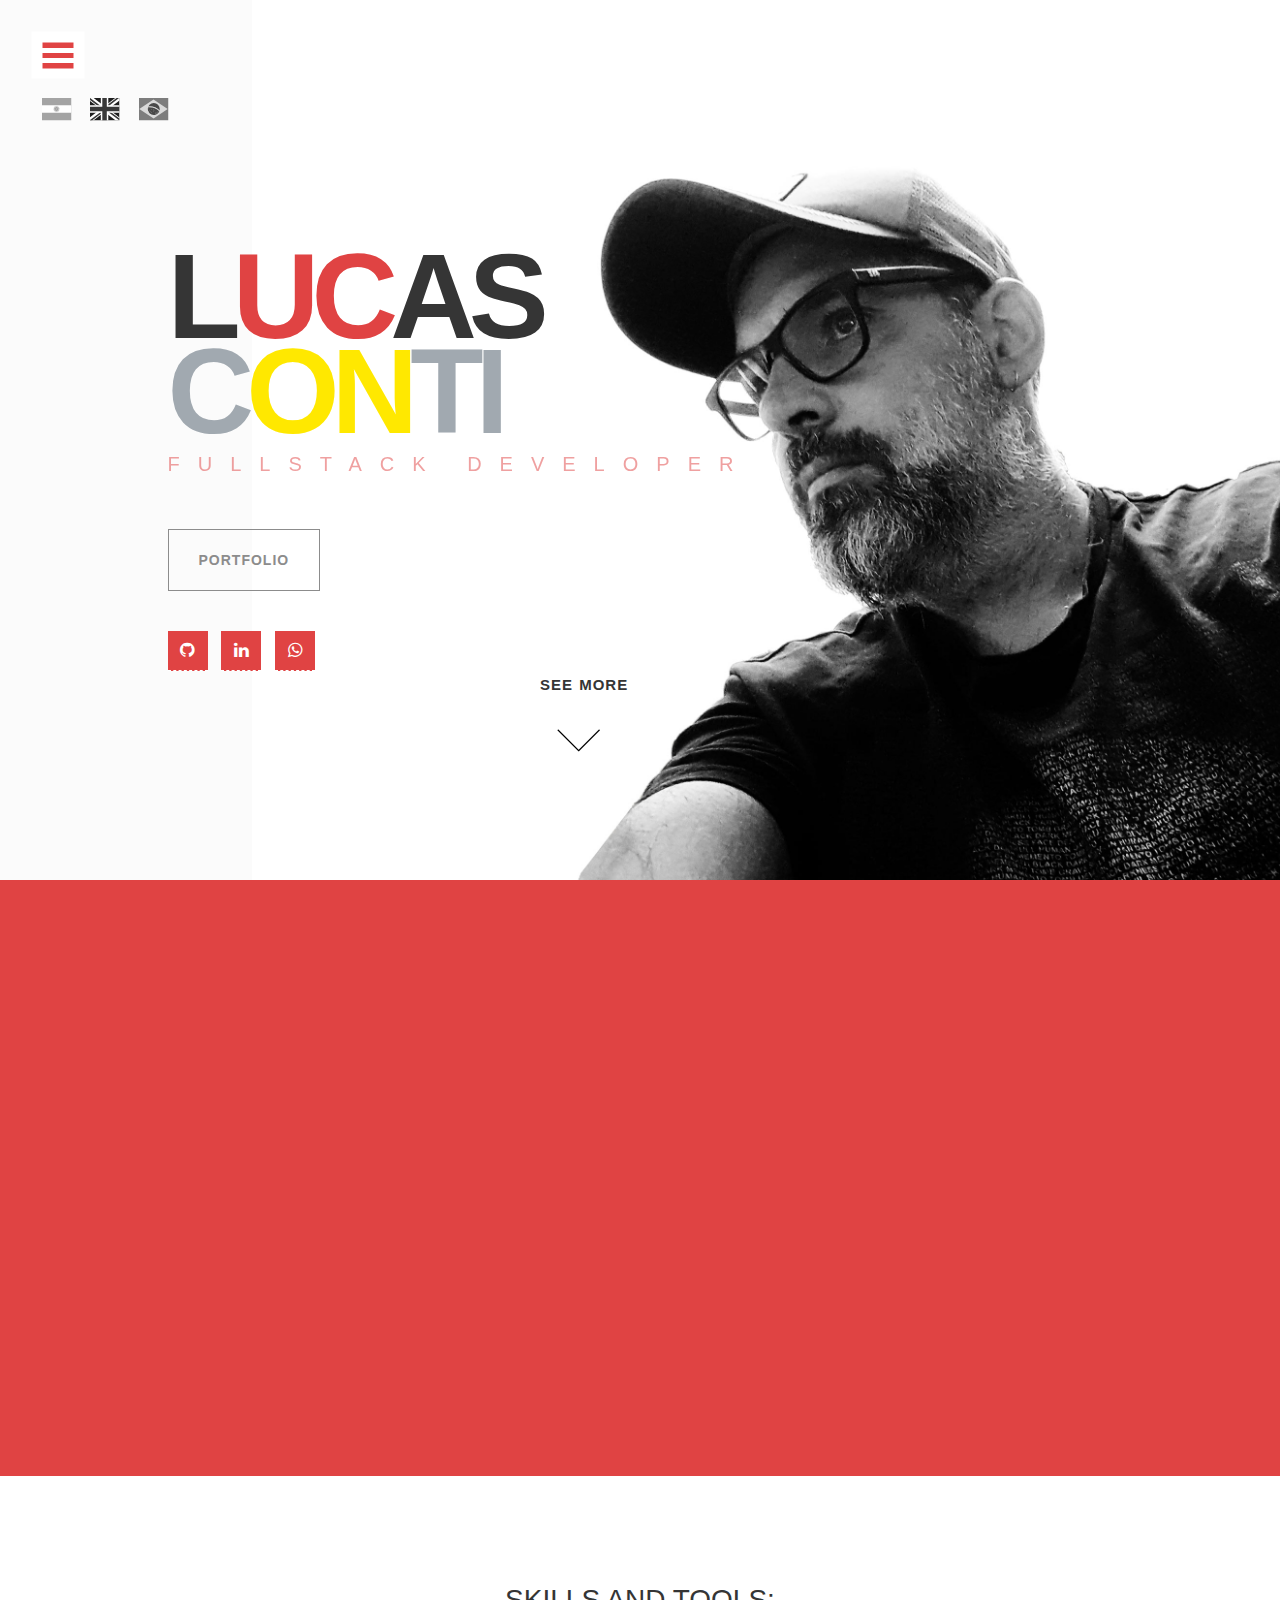
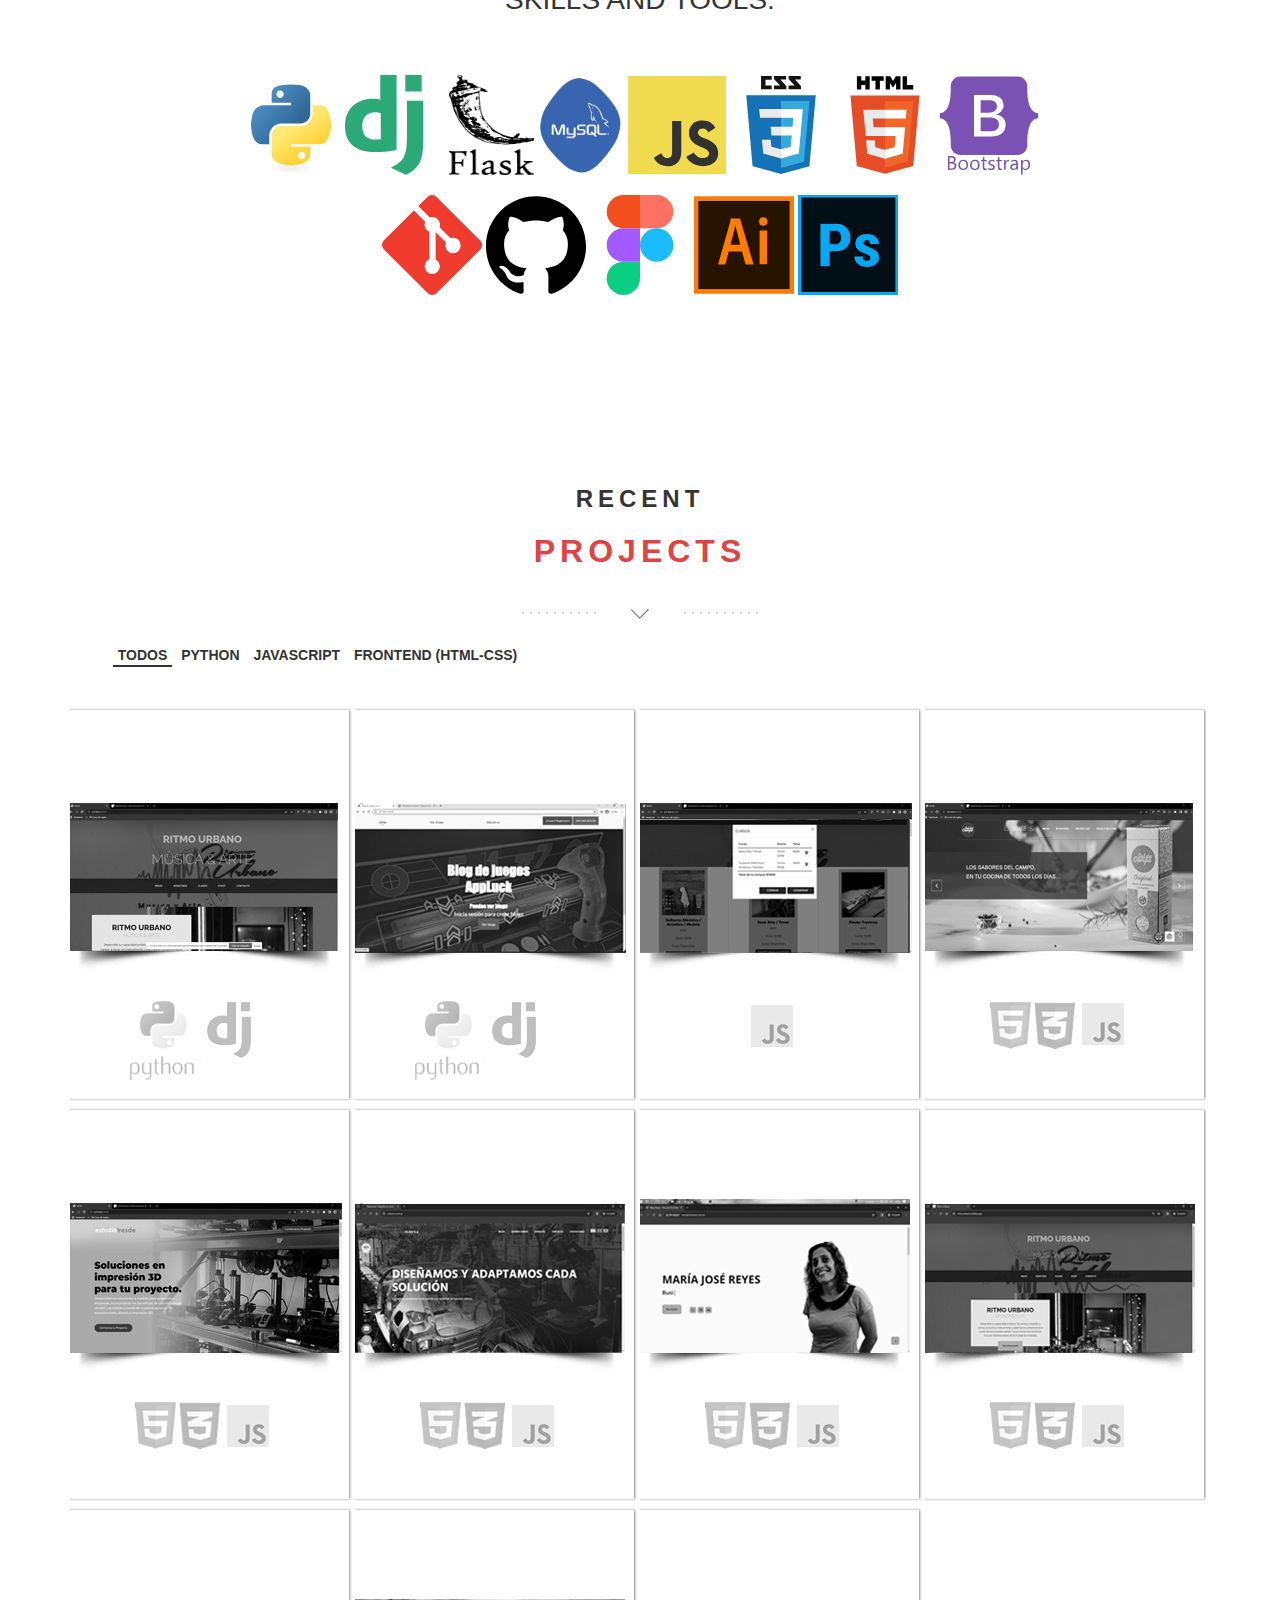
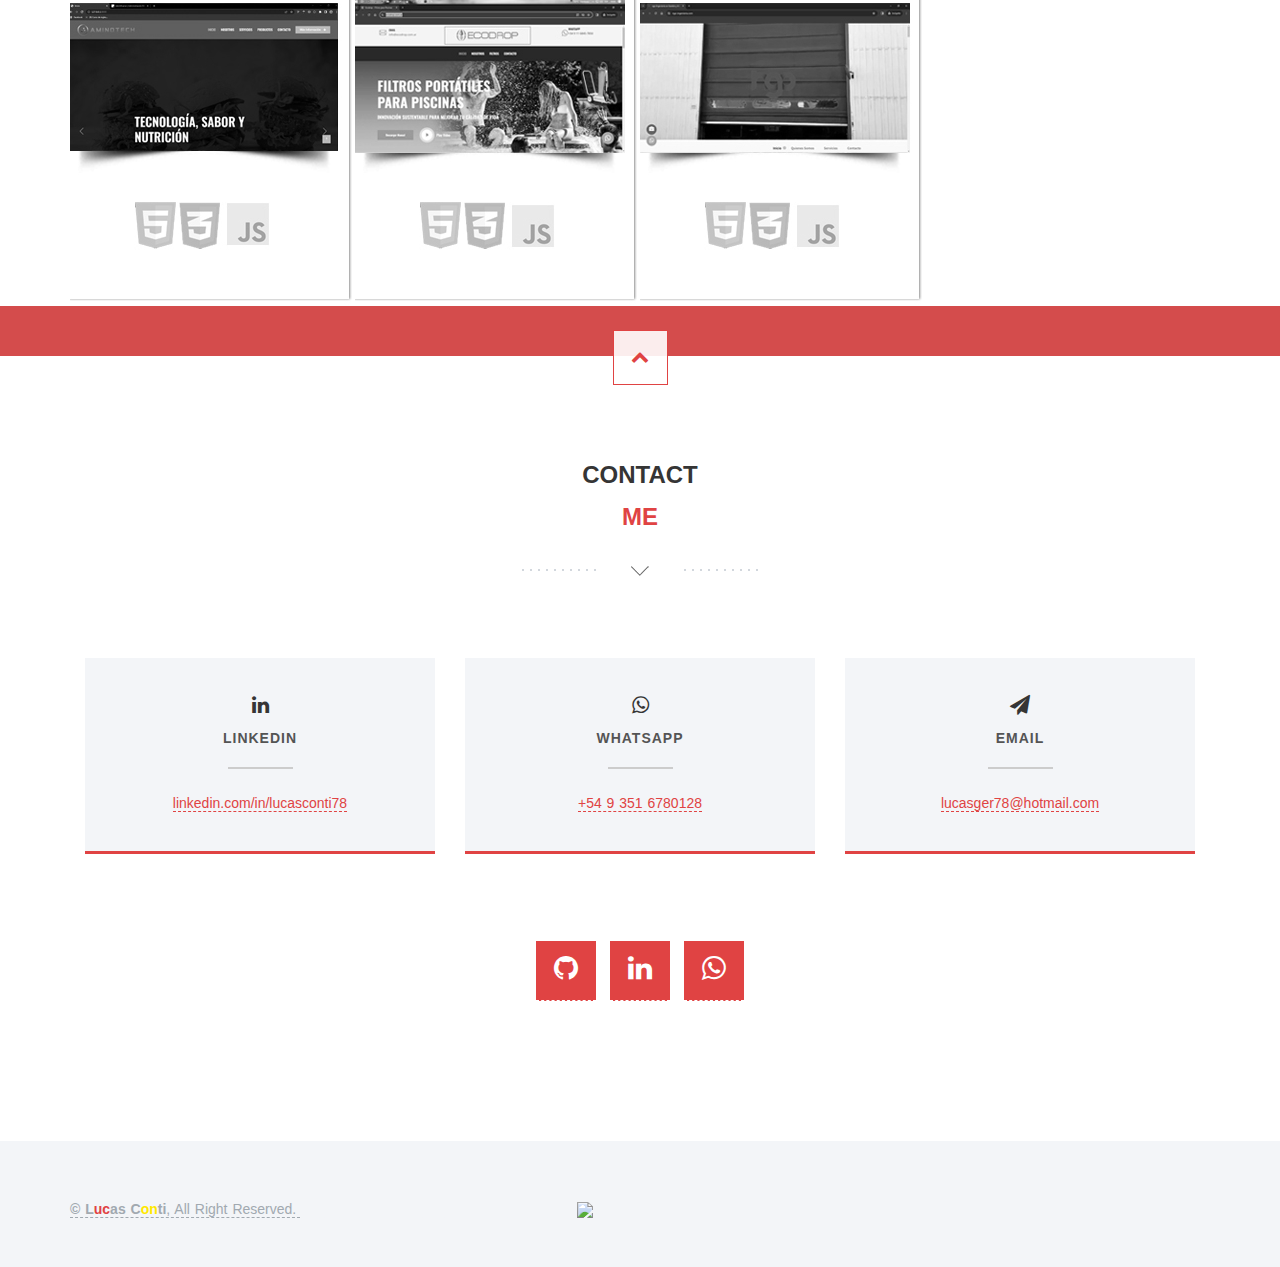
==== commit a650e3a1: "actualización portfolio" ====
--- a/index.html
+++ b/index.html
@@ -26,7 +26,7 @@
 	<!-- Custom Favicon -->
 	<link href="img/favicon.png" rel="shortcut icon" type="image/x-icon" /> 
   
-
+  <meta name="msvalidate.01" content="DC613A0DB1755825F914E57B9E91ABC2" />
 
   <script src="https://cdn.jsdelivr.net/npm/animejs@3.2.1/lib/anime.min.js"></script>
   <script src="https://cdnjs.cloudflare.com/ajax/libs/animejs/3.2.1/anime.min.js"></script>
@@ -146,7 +146,7 @@
                 <!-- <p>Soy copywriter publicitario con +15 años de experiencia, enfocado al mundo digital, por eso desde fines del 2007 como freelance me dedique a las redes sociales, como community manager y marketing digital. A su vez dese el 2021 decidí (otra vez) adaptarme a la actualidad y dedicarme a la programación, y de esta manera transformarme en un FullStack Developer, Python (Django | Flask). Mi intención es seguir aprendiendo y sumando conocimiento para poder trabajar en este mundo que descubrí y es muy apasionante.</p><br> -->
                 <div class="contenido-about" data-section="Secciones" data-value="about-me-contenido"><p style="font-size: large;"> I am an advertising copywriter with +15 experience in advertising agencies, adapted to the digital world, that is why since the end of 2007 as a freelancer I have dedicated myself to social networks, as a community manager and digital marketing. At the same time, since 2021 I decided (again) to adapt to the present and dedicate myself to programming, and in this way become a FullStack Developer, Python (Django | Flask). My intention is to continue learning and adding knowledge to be able to work in this world that I discovered and it is very exciting.</p>
                 </div><br><br>
-                <a href="https://drive.google.com/file/d/1LQulV1b63fiEmbKD_yUijNFbVHdNfeoB/view?usp=sharing" target="_blank" class="weight-outline-btn" data-section="Botones" data-value="boton-descargar-cv">Download CV</a><!-- read more button  -->
+                <a href="https://drive.google.com/file/d/1rmtes1yaeMD3ERNPydVCeFQgwP1kcNAf/view?usp=sharing" target="_blank" class="weight-outline-btn" data-section="Botones" data-value="boton-descargar-cv">Download CV</a><!-- read more button  -->
               </div>              
             </div>
           </div>
@@ -223,7 +223,7 @@
           </section>
           
           <div class="container">
-              <div class="row row-offset-0">
+              <div class="row row-offset-0">                
                   <!-- PORTFOLIO ITEM 1 -->
                   <div class="col-md-3 col-sm-6 portfolio-img first">
                       <div class="overlay-effect effects clearfix">
@@ -259,6 +259,17 @@
                       </div>
                   </div>
                   <!-- PORTFOLIO ITEM END -->
+                <!-- PORTFOLIO ITEM 11 -->
+                <div class="col-md-3 col-sm-6 portfolio-img first">
+                  <div class="overlay-effect effects clearfix">
+                      <div class="img">
+                          <a href="https://drive.google.com/file/d/1hIJE6KkxSM25npZHn8V5had4JbI7wLdT/view?usp=sharing" title="Sal de Campo (Html-Css-Js)" target="_blank">
+                              <img class="grayscale" src="img/portfolio/portfolio-11-thumbnail.jpg" alt="App Ritmo Urbano">
+                          </a>
+                      </div>
+                  </div>
+                </div>
+                <!-- PORTFOLIO ITEM END -->
           
                   <!-- PORTFOLIO ITEM 9 -->
                   <div class="col-md-3 col-sm-6 portfolio-img third">
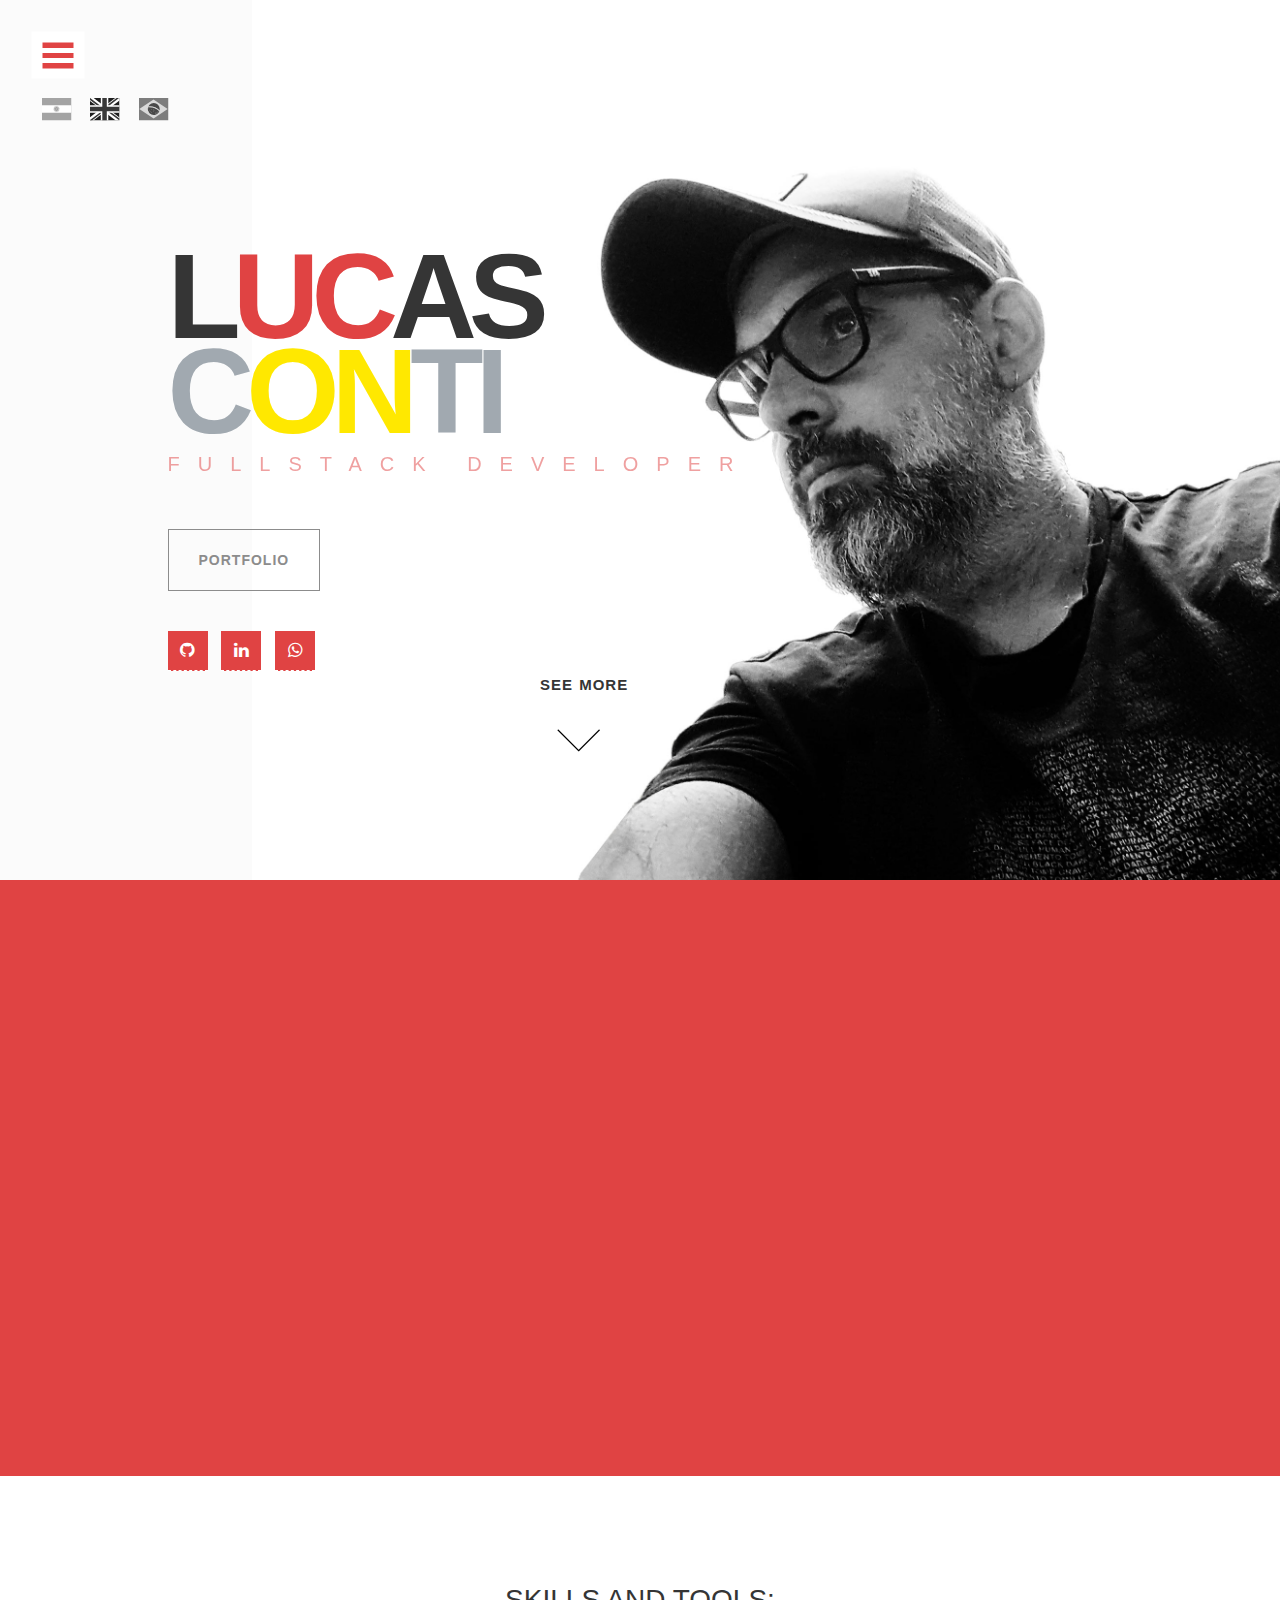
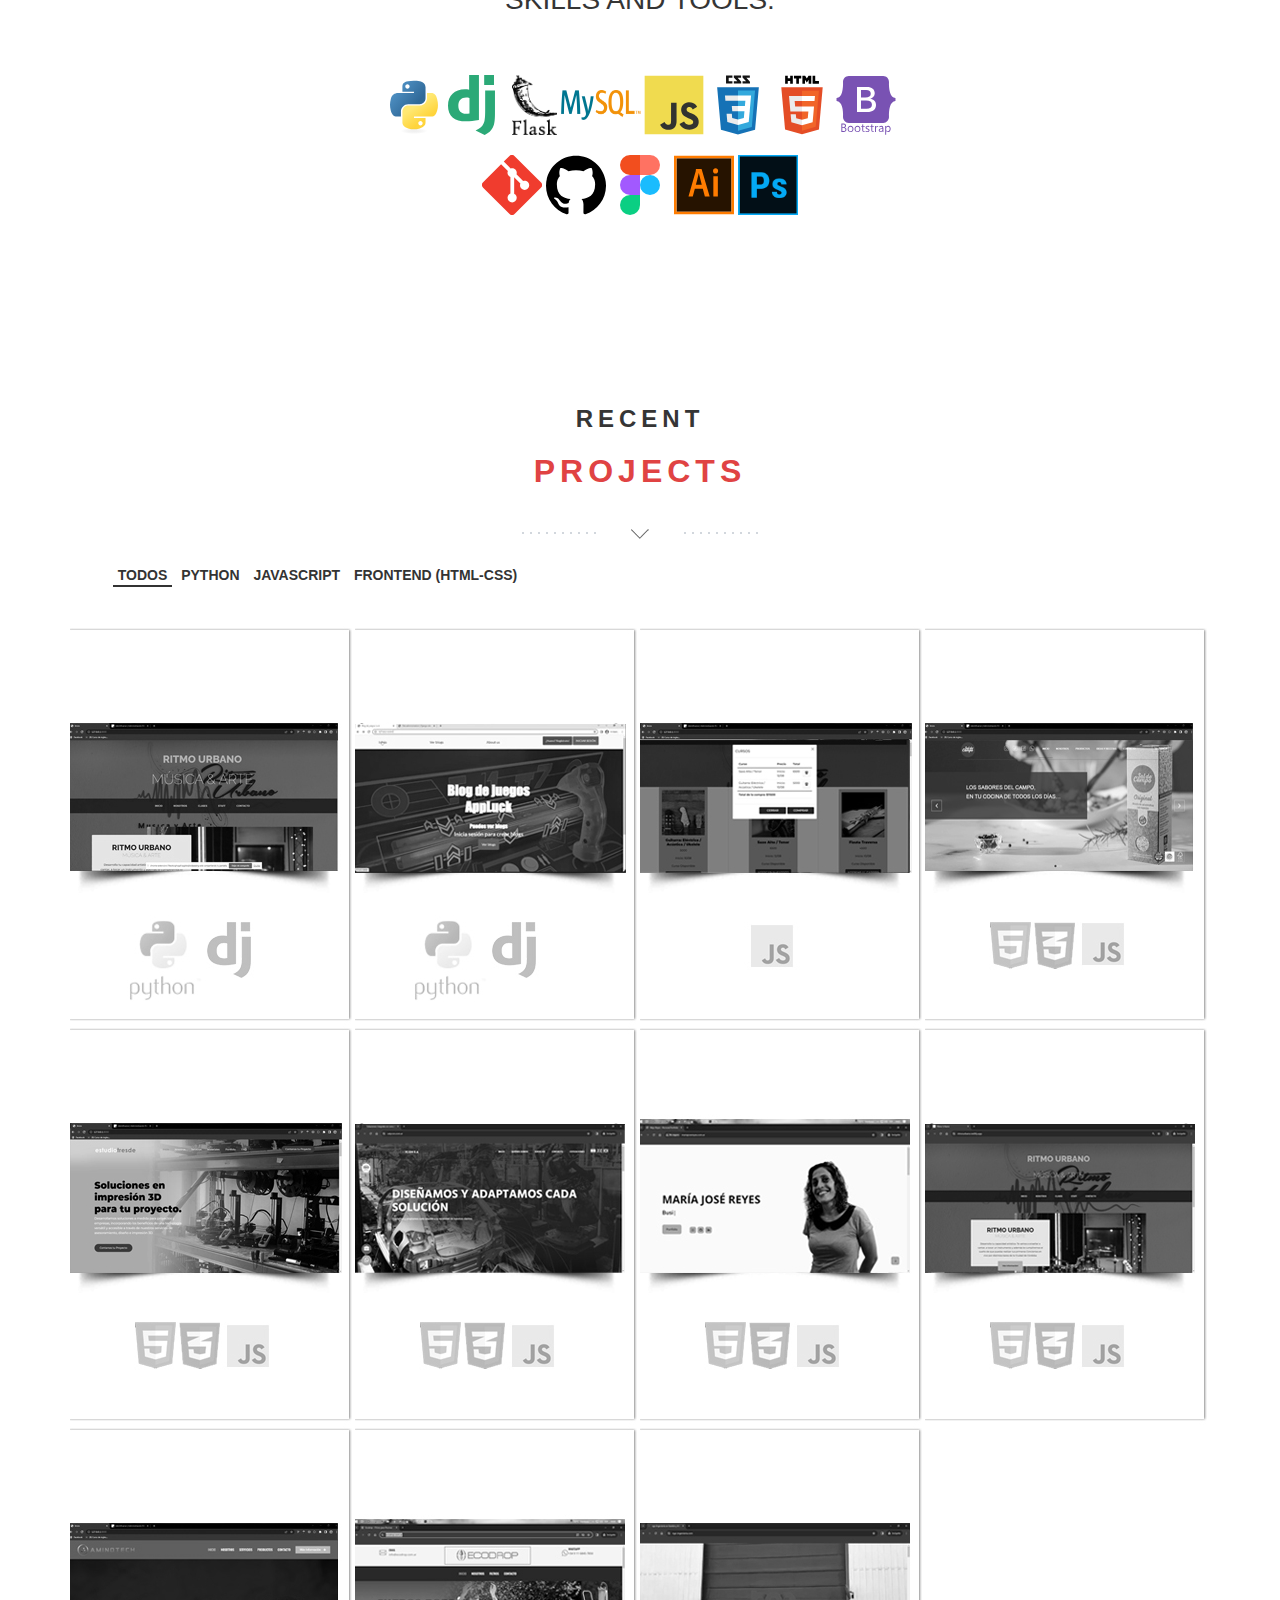
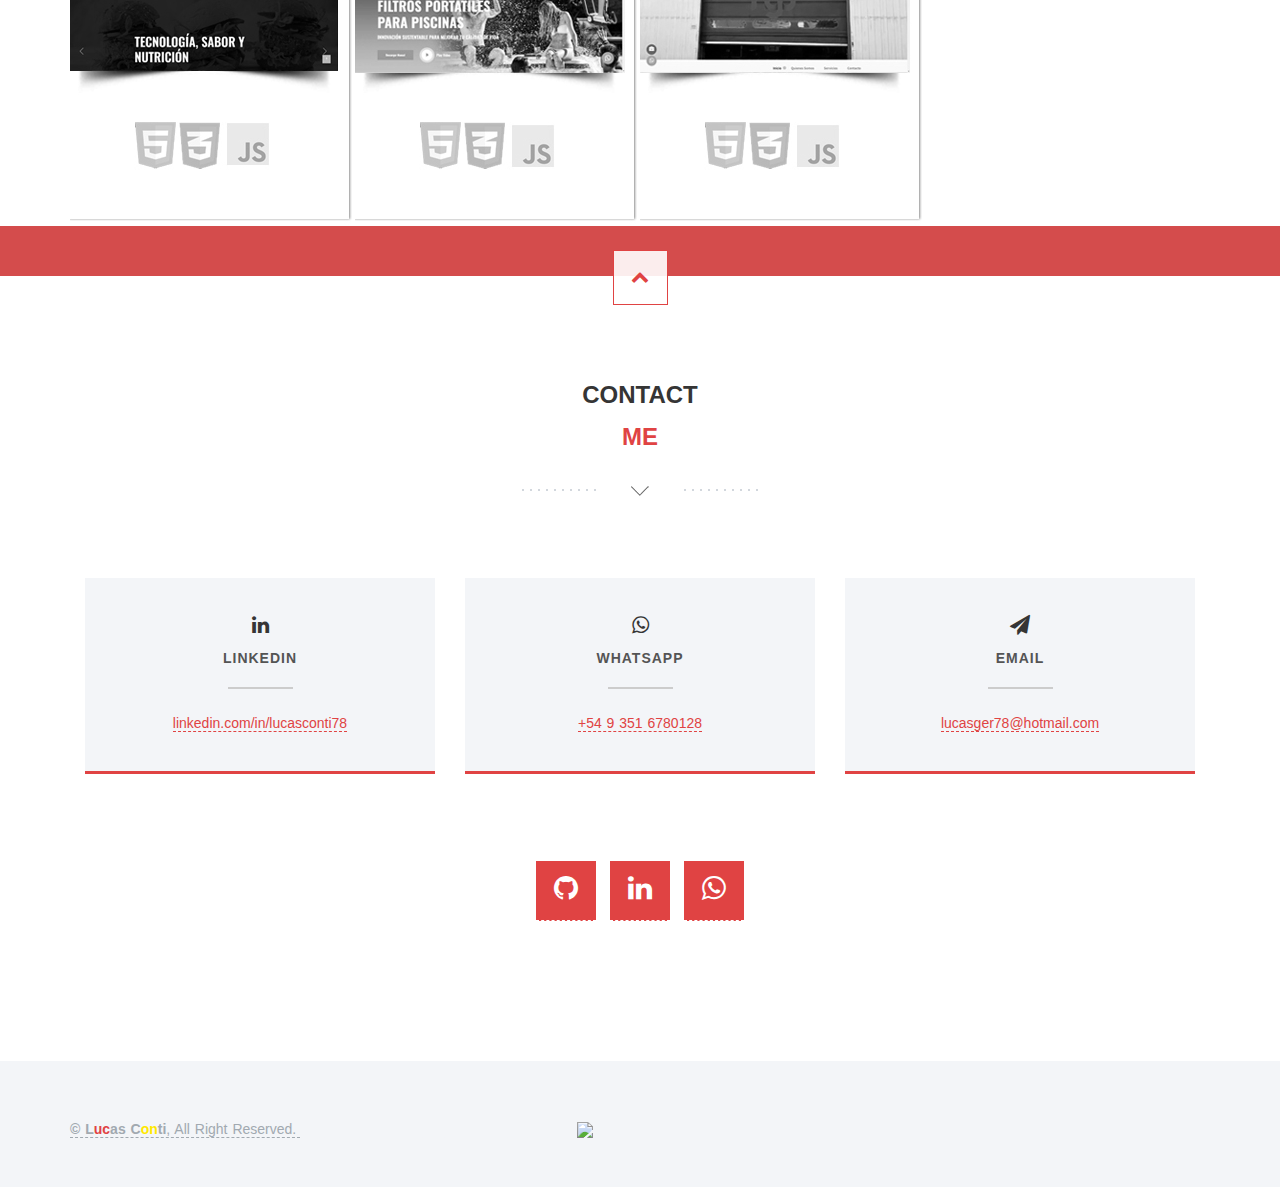
==== commit 08459779: "actualización skills" ====
--- a/index.html
+++ b/index.html
@@ -164,23 +164,26 @@
                 <!-- <h1 class="arrow">I do amazing things for clients</h1> -->
                 <h1 id="skill" data-section="Secciones" data-value="tiutlo-herramientas">Skills and Tools:</h1><br><br>
                   <div id="container" class="skills-effect" >
-                    <img class="skill-effect" src="img/python-original.svg" alt="python" width="100" height="100"/>
-                    <img class="skill-effect" src="img/django.svg" alt="django" width="100" height="100"/>
-                    <div style="position: relative; display: inline-block;">
-                      <img class="skill-effect flask-logo" src="img/flask.png" alt="flask.js" width="85" height="100" />
-                    </div>
-                    <div style="position: relative; display: inline-block;">
-                      <img class="skill-effect" src="img/mysql.png" alt="flask.js" width="85" height="100" />
-                    </div>
-                    <img class="skill-effect" src="img/javascript-original.svg" alt="javascript" width="100" height="100"/>
-                    <img class="skill-effect" src="img/css3-original-wordmark.svg" alt="css3" width="100" height="100"/>
-                    <img class="skill-effect" src="img/html5-original-wordmark.svg" alt="html5" width="100" height="100"/>
-                    <img class="skill-effect" src="img/bootstrap-plain-wordmark.svg" alt="bootstrap" width="100" height="100"/><br><br>                                        
-                    <img class="skill-effect" src="img/git-scm-icon.svg" alt="git" width="100" height="100"/> 
-                    <img class="skill-effect" src="img/github-icon.svg" alt="git" width="100" height="100"/>
-                    <img class="skill-effect" src="img/figma-icon.svg" alt="figma" width="100" height="100"/>                                       
-                    <img class="skill-effect" src="img/adobe_illustrator-icon.svg" alt="illustrator" width="100" height="100"/>                    
-                    <img class="skill-effect" src="img/ps.jpg" alt="photoshop" width="100" height="100"/>                    
+                    <img class="skill-effect py" src="img/python-original.svg" alt="python" width="60" height="60"/>
+                    <img class="skill-effect dj" src="img/django.svg" alt="django" width="60" height="60"/>
+                    <!-- <div style="position: relative; display: inline-block;"> -->
+                      <img class="flask-logo fl" src="img/flask.png" alt="flask" width="45" height="60"/>
+                      <!-- <img class="skill-effect jav" src="img/java-logo.png" alt="java" width="60" height="60"/>
+                      <img class="skill-effect sb" src="img/spring-boot-1.svg" alt="spring-boot" width="60" height="60"/> -->
+                    <!-- </div>
+                    <div style="position: relative; display: inline-block;"> -->
+                      <img class="mysql-logo" src="img/mysql.png" alt="flask.js" width="80" height="30" />
+                    <!-- </div> -->
+                    <img class="skill-effect js" src="img/javascript-original.svg" alt="javascript" width="60" height="60"/>
+                    <!-- <img class="skill-effect rc" src="img/react-original-wordmark.png" alt="react" width="60" height="60"/> -->
+                    <img class="skill-effect css" src="img/css3-original-wordmark.svg" alt="css3" width="60" height="60"/>
+                    <img class="skill-effect html" src="img/html5-original-wordmark.svg" alt="html5" width="60" height="60"/>
+                    <img class="skill-effect bs" src="img/bootstrap-plain-wordmark.svg" alt="bootstrap" width="60" height="60"/><br><br>                                        
+                    <img class="skill-effect git" src="img/git-scm-icon.svg" alt="git" width="60" height="60"/> 
+                    <img class="skill-effect gh" src="img/github-icon.svg" alt="git" width="60" height="60"/>
+                    <img class="skill-effect fig" src="img/figma-icon.svg" alt="figma" width="60" height="60"/>                                       
+                    <img class="skill-effect ai" src="img/adobe_illustrator-icon.svg" alt="illustrator" width="60" height="60"/>                    
+                    <img class="skill-effect ps" src="img/ps.jpg" alt="photoshop" width="60" height="60"/>                    
                   </div>
               </div>
             </div>
@@ -259,16 +262,17 @@
                       </div>
                   </div>
                   <!-- PORTFOLIO ITEM END -->
+                   
                 <!-- PORTFOLIO ITEM 11 -->
-                <div class="col-md-3 col-sm-6 portfolio-img first">
+                <div class="col-md-3 col-sm-6 portfolio-img third">
                   <div class="overlay-effect effects clearfix">
                       <div class="img">
-                          <a href="https://drive.google.com/file/d/1hIJE6KkxSM25npZHn8V5had4JbI7wLdT/view?usp=sharing" title="Sal de Campo (Html-Css-Js)" target="_blank">
-                              <img class="grayscale" src="img/portfolio/portfolio-11-thumbnail.jpg" alt="App Ritmo Urbano">
+                          <a href="https://estudiotresde.com/" title="Estudio Tresdé (Html-Css-Js)" target="_blank">
+                              <img class="grayscale" src="img/portfolio/portfolio-11-thumbnail.jpg" alt="estudio tresdé">
                           </a>
                       </div>
                   </div>
-                </div>
+              </div>
                 <!-- PORTFOLIO ITEM END -->
           
                   <!-- PORTFOLIO ITEM 9 -->
--- a/css/style.css
+++ b/css/style.css
@@ -713,11 +713,13 @@
 	-moz-transition: all 1s ease;
 	-ms-transition: all 1s ease;
 	transition: all 1s ease;
+	/* filter: grayscale(100%) */
 }
 
 .skills-effect img:hover {
-	height: 115px;
-	width: 115px;
+	height: 70px;
+	width: 70px;
+	/* filter: grayscale(0%) */
 	
 }
 
@@ -725,9 +727,10 @@
     filter: grayscale(100%);
     transition: filter 0.3s ease;
   }
-
-  /* Al pasar el mouse por encima, se quita el filtro */
+  
   .flask-logo:hover {
+	height: 70px !important;
+	width: 55px !important;
     filter: grayscale(0%);
   }
 
@@ -735,6 +738,24 @@
 	text-transform:uppercase;
 	font-weight:bolder;
   }
+
+  .mysql-logo {
+    /* filter: grayscale(100%); */
+    transition: filter 0.3s ease;
+  }
+  
+  .mysql-logo:hover {
+	height: 40px !important;
+	width: 90px !important;
+    /* filter: grayscale(0%); */
+  }
+
+ /*  .py:hover{
+	border: dotted 1px rgb(194, 178, 0);
+	box-shadow: 12 12 12 rgba(19, 121, 255, 0.9); 
+	box-shadow: 0 0 40px rgba(55, 118, 171, 0.8);
+	border-radius: 95%
+  }*/
 
 /* ==========================================================================Portfolio========================================================================== */
 .swag {
